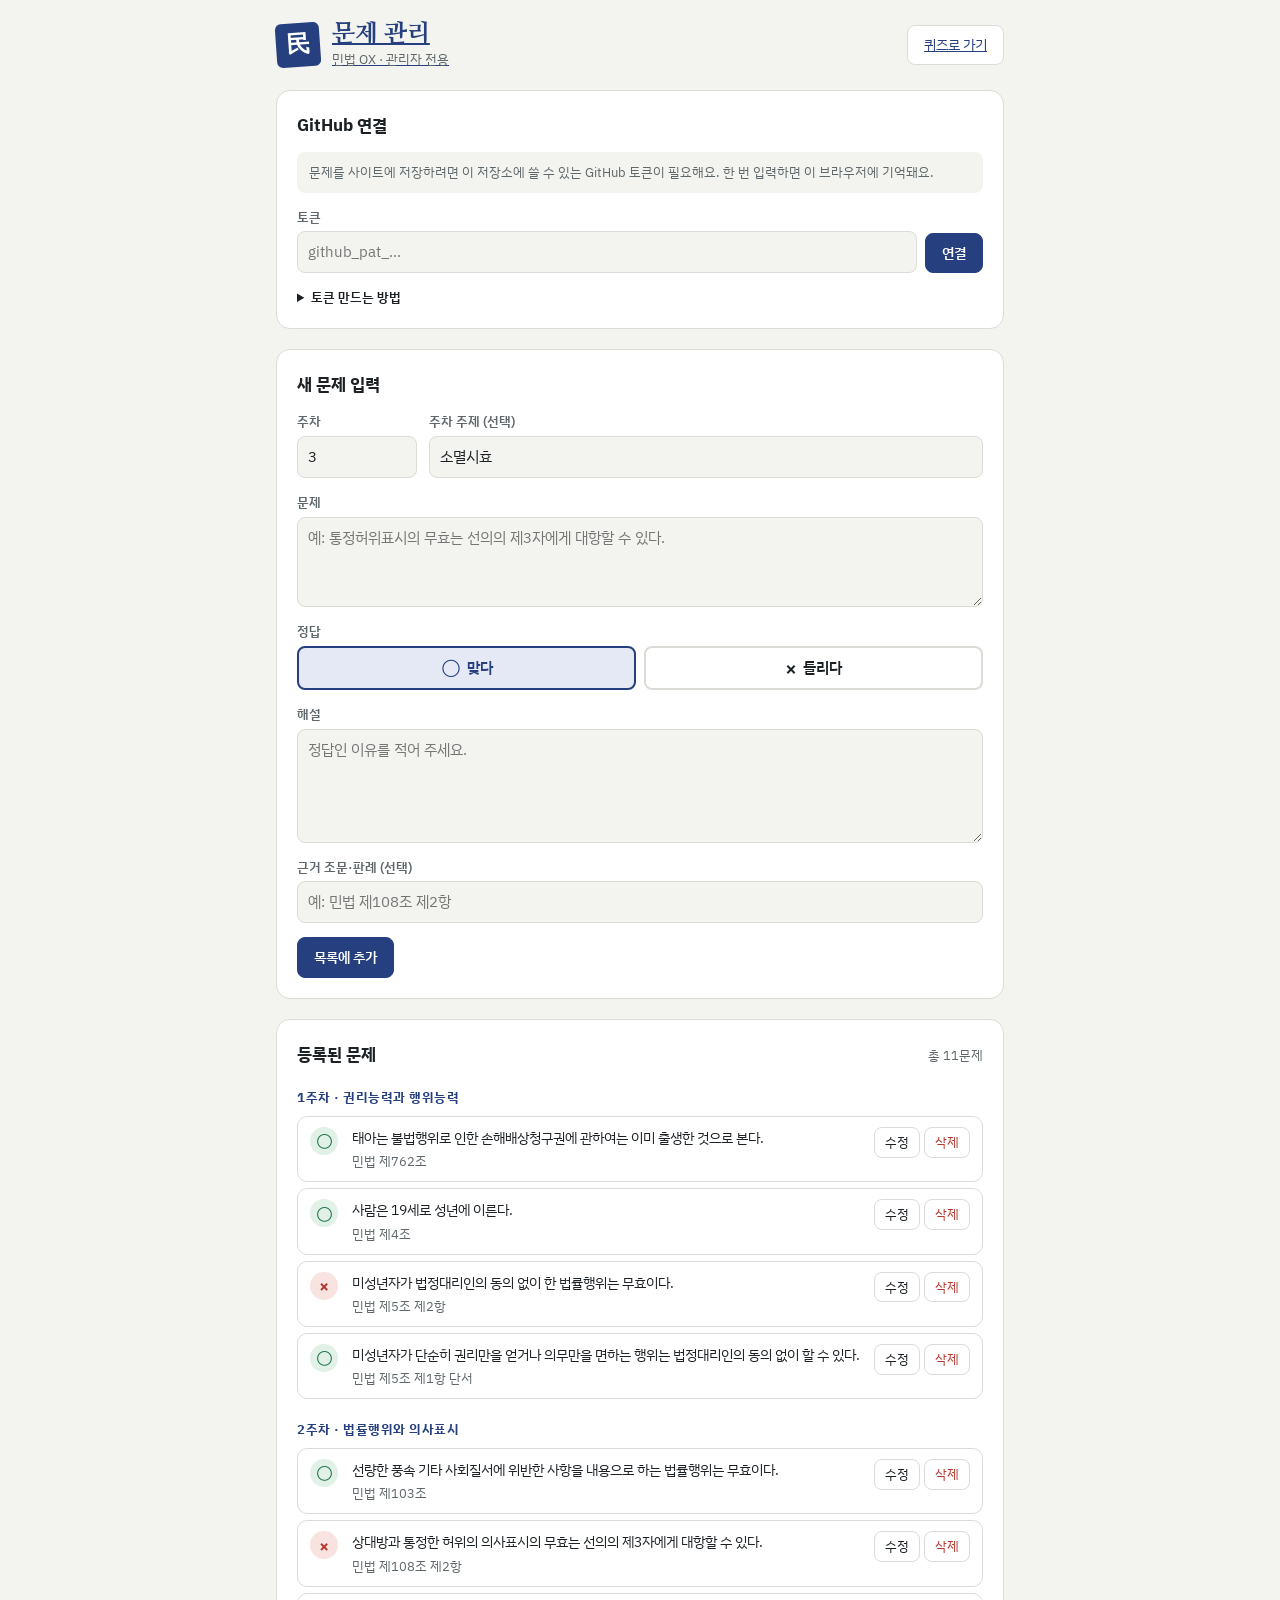
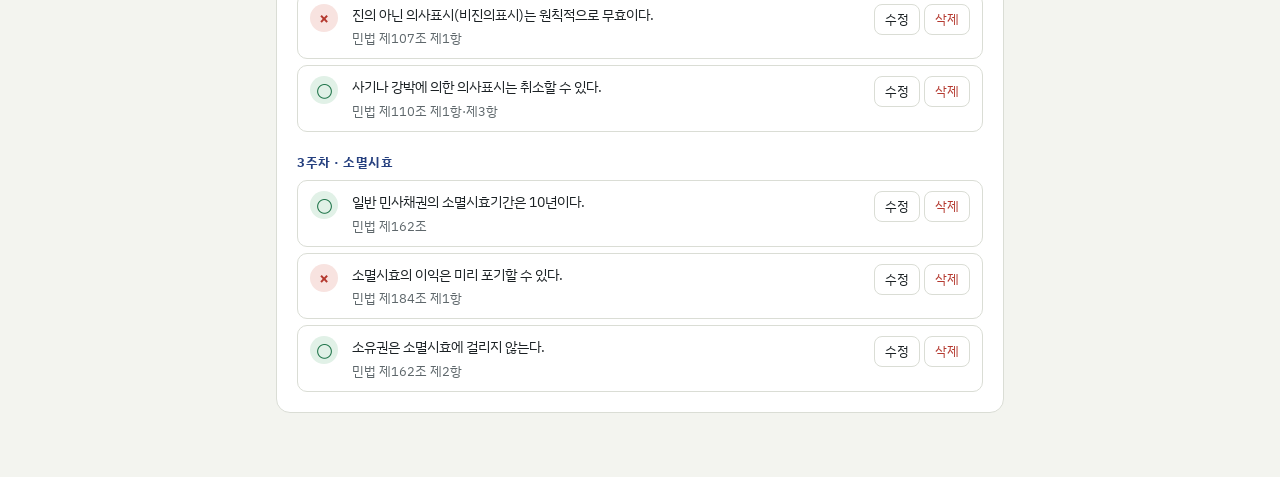
==== docs/admin.html @ e81a1a9b "Move quiz to a GitHub Pages site under docs/ The quiz reads docs/questions.json; admin.html edits qu" ====
<!doctype html>
<html lang="ko">
<head>
<meta charset="utf-8">
<meta name="viewport" content="width=device-width,initial-scale=1,viewport-fit=cover">
<meta name="robots" content="noindex">
<title>문제 관리 · 민법 OX</title>
<link rel="icon" href="data:image/svg+xml,%3Csvg xmlns='http://www.w3.org/2000/svg' viewBox='0 0 64 64'%3E%3Crect width='64' height='64' rx='10' fill='%2326407F'/%3E%3Ctext x='32' y='45' font-size='38' text-anchor='middle' fill='white' font-family='serif' font-weight='700'%3E%E6%B0%91%3C/text%3E%3C/svg%3E">
<link rel="preconnect" href="https://fonts.googleapis.com">
<link rel="preconnect" href="https://fonts.gstatic.com" crossorigin>
<link rel="stylesheet" href="https://fonts.googleapis.com/css2?family=Nanum+Myeongjo:wght@700;800&family=IBM+Plex+Sans+KR:wght@400;500;600;700&display=swap">
<link rel="stylesheet" href="style.css">
</head>
<body>
<div id="root">
<header class="top">
  <a class="brand" href="./">
    <div class="seal" aria-hidden="true">民</div>
    <div><h1>문제 관리</h1><p>민법 OX · 관리자 전용</p></div>
  </a>
  <a class="btn" href="./">퀴즈로 가기</a>
</header>

<section class="panel" id="authPanel">
  <h2>GitHub 연결</h2>
  <p class="note" id="authNote">문제를 사이트에 저장하려면 이 저장소에 쓸 수 있는 GitHub 토큰이 필요해요. 한 번 입력하면 이 브라우저에 기억돼요.</p>
  <div class="formbtns" id="authForm">
    <label class="field" style="flex:1;min-width:220px">토큰<input id="token" type="password" autocomplete="off" placeholder="github_pat_…"></label>
    <button type="button" class="btn primary" id="connect" style="align-self:flex-end">연결</button>
  </div>
  <div class="formbtns" id="authDone" hidden>
    <span class="status ok" id="authStatus" style="flex:1"></span>
    <button type="button" class="btn ghost" id="disconnect">연결 해제</button>
  </div>
  <details class="help">
    <summary>토큰 만드는 방법</summary>
    <ol>
      <li><a href="https://github.com/settings/personal-access-tokens/new" target="_blank" rel="noopener">GitHub 토큰 만들기 페이지</a>를 열어요.</li>
      <li>Token name에 아무 이름(예: 민법 OX)을 적고, Expiration(만료일)을 정해요.</li>
      <li>Repository access에서 <b>Only select repositories</b> → <b>-OX-</b> 저장소를 골라요.</li>
      <li>Permissions → Repository permissions → <b>Contents</b>를 <b>Read and write</b>로 바꿔요.</li>
      <li>Generate token을 누르고 나온 토큰을 복사해 위 칸에 붙여 넣어요.</li>
    </ol>
  </details>
</section>

<form class="panel" id="qform" novalidate>
  <h2 id="formTitle">새 문제 입력</h2>
  <div class="row2">
    <label class="field">주차<input id="fWeek" type="number" min="1" max="99" inputmode="numeric" required></label>
    <label class="field">주차 주제 (선택)<input id="fWeekTitle" type="text" placeholder="예: 법률행위와 의사표시"></label>
  </div>
  <label class="field">문제<textarea id="fText" rows="3" required placeholder="예: 통정허위표시의 무효는 선의의 제3자에게 대항할 수 있다."></textarea></label>
  <fieldset class="ans">
    <legend>정답</legend>
    <label><input type="radio" name="ans" value="O" id="fAnsO" checked><span class="g">○</span> 맞다</label>
    <label><input type="radio" name="ans" value="X" id="fAnsX"><span class="g">×</span> 틀리다</label>
  </fieldset>
  <label class="field">해설<textarea id="fExpl" rows="4" required placeholder="정답인 이유를 적어 주세요."></textarea></label>
  <label class="field">근거 조문·판례 (선택)<input id="fBasis" type="text" placeholder="예: 민법 제108조 제2항"></label>
  <p class="msg err" id="formErr" hidden></p>
  <div class="formbtns">
    <button type="submit" class="btn primary" id="fSubmit">목록에 추가</button>
    <button type="button" class="btn" id="fCancel" hidden>수정 취소</button>
  </div>
</form>

<div class="panel">
  <div class="listhead"><h2>등록된 문제</h2><span id="count"></span></div>
  <div id="qlist" style="display:flex;flex-direction:column;gap:14px"><p class="hint">불러오는 중…</p></div>
</div>

<p class="msg" id="pubMsg" hidden></p>
<div class="savebar" id="savebar" hidden>
  <span id="dirtyMsg">저장하지 않은 변경이 있어요.</span>
  <button type="button" class="btn ghost" id="discard">되돌리기</button>
  <button type="button" class="btn primary" id="publish">사이트에 저장</button>
</div>
</div>
<script src="admin.js"></script>
</body>
</html>
---- docs/style.css ----
:root{
  --bg:#F3F4EF;--surface:#FFFFFF;--ink:#1B2124;--muted:#5E676B;--line:#DADDD5;
  --accent:#26407F;--accent-ink:#FFFFFF;--accent-soft:#E4E9F5;
  --good:#1D7348;--good-soft:#E1F1E7;--bad:#B4382E;--bad-soft:#F8E3E0;
  --serif:"Nanum Myeongjo","AppleMyungjo","Batang",serif;
  --sans:"IBM Plex Sans KR","Apple SD Gothic Neo","Malgun Gothic",system-ui,sans-serif;
  --r:10px;
}
@media (prefers-color-scheme:dark){
  :root:not([data-theme="light"]){
    color-scheme:dark;
    --bg:#121517;--surface:#1A1F22;--ink:#E8EAE6;--muted:#9AA3A6;--line:#2C3337;
    --accent:#8FA8EC;--accent-ink:#0F1522;--accent-soft:#1F2A45;
    --good:#5BC48A;--good-soft:#15301F;--bad:#EE8177;--bad-soft:#3A1C19;
  }
}
:root[data-theme="dark"]{
  color-scheme:dark;
  --bg:#121517;--surface:#1A1F22;--ink:#E8EAE6;--muted:#9AA3A6;--line:#2C3337;
  --accent:#8FA8EC;--accent-ink:#0F1522;--accent-soft:#1F2A45;
  --good:#5BC48A;--good-soft:#15301F;--bad:#EE8177;--bad-soft:#3A1C19;
}
*{box-sizing:border-box}
body{background:var(--bg);color:var(--ink);font-family:var(--sans);font-size:15px;line-height:1.6}
#root{max-width:760px;margin:0 auto;padding-inline:16px;padding-block:20px 64px;display:flex;flex-direction:column;gap:20px}
button{font:inherit;color:inherit;cursor:pointer}
button:focus-visible,input:focus-visible,textarea:focus-visible{outline:2px solid var(--accent);outline-offset:2px}

.top{display:flex;align-items:center;justify-content:space-between;gap:12px;flex-wrap:wrap}
.brand{display:flex;align-items:center;gap:12px}
.seal{width:44px;height:44px;display:grid;place-items:center;background:var(--accent);color:var(--accent-ink);font-family:var(--serif);font-weight:800;font-size:24px;border-radius:6px;transform:rotate(-4deg)}
.brand h1{margin:0;font-family:var(--serif);font-size:24px;font-weight:800;letter-spacing:-.01em;line-height:1.2}
.brand p{margin:0;color:var(--muted);font-size:13px}
.modes{display:flex;gap:4px;background:var(--surface);border:1px solid var(--line);border-radius:999px;padding:3px}
.modes button{border:0;background:none;padding:6px 14px;border-radius:999px;font-size:14px;color:var(--muted)}
.modes button.on{background:var(--ink);color:var(--bg);font-weight:600}

.weeks{display:flex;gap:8px;overflow-x:auto;padding-bottom:4px;scrollbar-width:thin}
.wk{flex:0 0 auto;border:1px solid var(--line);background:var(--surface);border-radius:8px;padding:6px 12px;display:flex;flex-direction:column;align-items:flex-start;line-height:1.3}
.wk b{font-size:14px}
.wk small{font-size:11.5px;color:var(--muted);font-variant-numeric:tabular-nums}
.wk.on{border-color:var(--accent);background:var(--accent-soft)}
.wk.on b{color:var(--accent)}

.weekhead{display:flex;align-items:baseline;justify-content:space-between;gap:12px;flex-wrap:wrap}
.weekhead h2{margin:0;font-family:var(--serif);font-size:20px;font-weight:800;text-wrap:balance}
.score{font-size:13px;color:var(--muted);font-variant-numeric:tabular-nums}
.score b{color:var(--ink)}

.dots{display:flex;gap:6px;flex-wrap:wrap}
.dot{width:28px;height:28px;border-radius:50%;border:1px solid var(--line);background:var(--surface);font-size:12px;font-variant-numeric:tabular-nums;color:var(--muted);padding:0}
.dot.right{background:var(--good-soft);border-color:var(--good);color:var(--good);font-weight:700}
.dot.wrong{background:var(--bad-soft);border-color:var(--bad);color:var(--bad);font-weight:700}
.dot.cur{box-shadow:0 0 0 2px var(--bg),0 0 0 4px var(--ink)}

.card{background:var(--surface);border:1px solid var(--line);border-radius:14px;padding:24px;display:flex;flex-direction:column;gap:20px}
.qmeta{font-size:12.5px;letter-spacing:.06em;color:var(--muted);font-weight:600}
.qtext{margin:0;font-family:var(--serif);font-size:21px;font-weight:700;line-height:1.65;word-break:keep-all;overflow-wrap:anywhere}
.ox{display:grid;grid-template-columns:1fr 1fr;gap:12px}
.oxbtn{border:2px solid var(--line);background:var(--bg);border-radius:12px;padding:14px 0 10px;display:flex;flex-direction:column;align-items:center;gap:2px;transition:border-color .15s,background .15s,transform .1s}
.oxbtn .g{font-size:52px;line-height:1;font-weight:400}
.oxbtn .l{font-size:13px;color:var(--muted)}
.oxbtn:hover:not(:disabled){border-color:var(--accent)}
.oxbtn:active:not(:disabled){transform:scale(.98)}
.oxbtn:disabled{cursor:default}
.oxbtn.dim{opacity:.45}
.oxbtn.answer{border-color:var(--good);background:var(--good-soft);opacity:1}
.oxbtn.answer .g{color:var(--good)}
.oxbtn.miss{border-color:var(--bad);background:var(--bad-soft);opacity:1}
.oxbtn.miss .g{color:var(--bad)}

.result{border-top:1px dashed var(--line);padding-top:18px;display:flex;flex-direction:column;gap:12px}
.verdict{display:flex;align-items:center;gap:10px;font-weight:700;font-size:18px}
.verdict .chip{font-size:12px;font-weight:700;letter-spacing:.04em;padding:3px 10px;border-radius:999px}
.verdict.good{color:var(--good)}.verdict.good .chip{background:var(--good);color:var(--surface)}
.verdict.bad{color:var(--bad)}.verdict.bad .chip{background:var(--bad);color:var(--surface)}
.expl h3{margin:0 0 4px;font-size:12.5px;letter-spacing:.06em;color:var(--muted)}
.expl p{margin:0;white-space:pre-wrap;word-break:keep-all;overflow-wrap:anywhere}
.basis{margin-top:8px!important;display:inline-block;font-size:13px;color:var(--accent);background:var(--accent-soft);padding:2px 10px;border-radius:6px}

.nav{display:flex;gap:8px;justify-content:space-between;flex-wrap:wrap}
.btn{border:1px solid var(--line);background:var(--surface);border-radius:8px;padding:8px 16px;font-size:14px}
.btn:disabled{opacity:.4;cursor:default}
.btn.primary{background:var(--accent);border-color:var(--accent);color:var(--accent-ink);font-weight:600}
.btn.ghost{border-color:transparent;background:none;color:var(--muted)}
.btn.danger{color:var(--bad)}
.btn.danger.armed{background:var(--bad);border-color:var(--bad);color:var(--surface)}
.empty{background:var(--surface);border:1px dashed var(--line);border-radius:14px;padding:32px 20px;text-align:center;color:var(--muted);margin:0}
.hint{font-size:12.5px;color:var(--muted);margin:0}
.hint kbd{font-family:var(--sans);border:1px solid var(--line);border-bottom-width:2px;border-radius:4px;padding:0 5px;font-size:11.5px;background:var(--surface)}

/* admin */
.panel{background:var(--surface);border:1px solid var(--line);border-radius:14px;padding:20px;display:flex;flex-direction:column;gap:14px}
.panel h2{margin:0;font-size:17px;font-weight:700}
.note{margin:0;font-size:13px;color:var(--muted);background:var(--bg);border-radius:8px;padding:10px 12px}
.field{display:flex;flex-direction:column;gap:4px;font-size:13px;font-weight:600;color:var(--muted)}
.field input,.field textarea{font:inherit;font-size:15px;font-weight:400;color:var(--ink);background:var(--bg);border:1px solid var(--line);border-radius:8px;padding:8px 10px;width:100%;resize:vertical}
.row2{display:grid;grid-template-columns:120px 1fr;gap:12px}
.ans{display:flex;gap:8px;border:0;padding:0;margin:0}
.ans legend{font-size:13px;font-weight:600;color:var(--muted);padding:0;margin-bottom:4px}
.ans label{flex:1;display:flex;align-items:center;justify-content:center;gap:6px;border:2px solid var(--line);border-radius:8px;padding:8px;font-weight:600;cursor:pointer}
.ans label:has(input:checked){border-color:var(--accent);background:var(--accent-soft);color:var(--accent)}
.ans input{position:absolute;opacity:0;pointer-events:none}
.ans .g{font-size:20px;line-height:1}
.formbtns{display:flex;gap:8px;flex-wrap:wrap}
.listhead{display:flex;justify-content:space-between;align-items:baseline}
.listhead span{font-size:13px;color:var(--muted);font-variant-numeric:tabular-nums}
.group{display:flex;flex-direction:column;gap:6px}
.group h3{margin:6px 0 2px;font-size:13px;letter-spacing:.04em;color:var(--accent)}
.item{display:grid;grid-template-columns:32px 1fr auto;gap:10px;align-items:start;border:1px solid var(--line);border-radius:10px;padding:10px 12px}
.item.editing{border-color:var(--accent);background:var(--accent-soft)}
.item .a{width:28px;height:28px;border-radius:50%;display:grid;place-items:center;font-size:17px;font-weight:700}
.item .a.O{background:var(--good-soft);color:var(--good)}
.item .a.X{background:var(--bad-soft);color:var(--bad)}
.item .t{font-size:14px;word-break:keep-all;overflow-wrap:anywhere}
.item .t small{display:block;color:var(--muted);font-size:12.5px;margin-top:2px}
.item .acts{display:flex;gap:4px}
.item .acts .btn{padding:4px 10px;font-size:13px}
.savebar{position:sticky;bottom:calc(12px + env(safe-area-inset-bottom,0px));display:flex;align-items:center;gap:8px;flex-wrap:wrap;background:var(--ink);color:var(--bg);border-radius:12px;padding:10px 12px 10px 16px}
.savebar span{flex:1;min-width:160px;font-size:14px}
.savebar .btn.ghost{color:var(--bg);opacity:.8}
.msg{font-size:13.5px;border-radius:8px;padding:10px 12px;margin:0;background:var(--accent-soft);color:var(--ink)}
.msg.err{background:var(--bad-soft)}
@media (max-width:520px){
  .card{padding:18px}
  .qtext{font-size:18.5px}
  .row2{grid-template-columns:1fr}
  .item{grid-template-columns:28px 1fr}
  .item .acts{grid-column:2}
}
@media (prefers-reduced-motion:reduce){*{transition:none!important}}

/* standalone site */
html{-webkit-text-size-adjust:100%}
body{margin:0}
[hidden]{display:none!important}
img{max-width:100%}
a{color:var(--accent)}
.brand a{color:inherit;text-decoration:none}
.foot{font-size:12.5px;color:var(--muted);text-align:center;margin:0}
.foot a{color:var(--muted)}
.status{font-size:13px;color:var(--muted)}
.status.ok{color:var(--good)}
.status.err{color:var(--bad)}
details.help{font-size:13px;color:var(--muted)}
details.help summary{cursor:pointer;font-weight:600;color:var(--ink)}
details.help ol{margin:8px 0 0;padding-left:20px;display:flex;flex-direction:column;gap:4px}
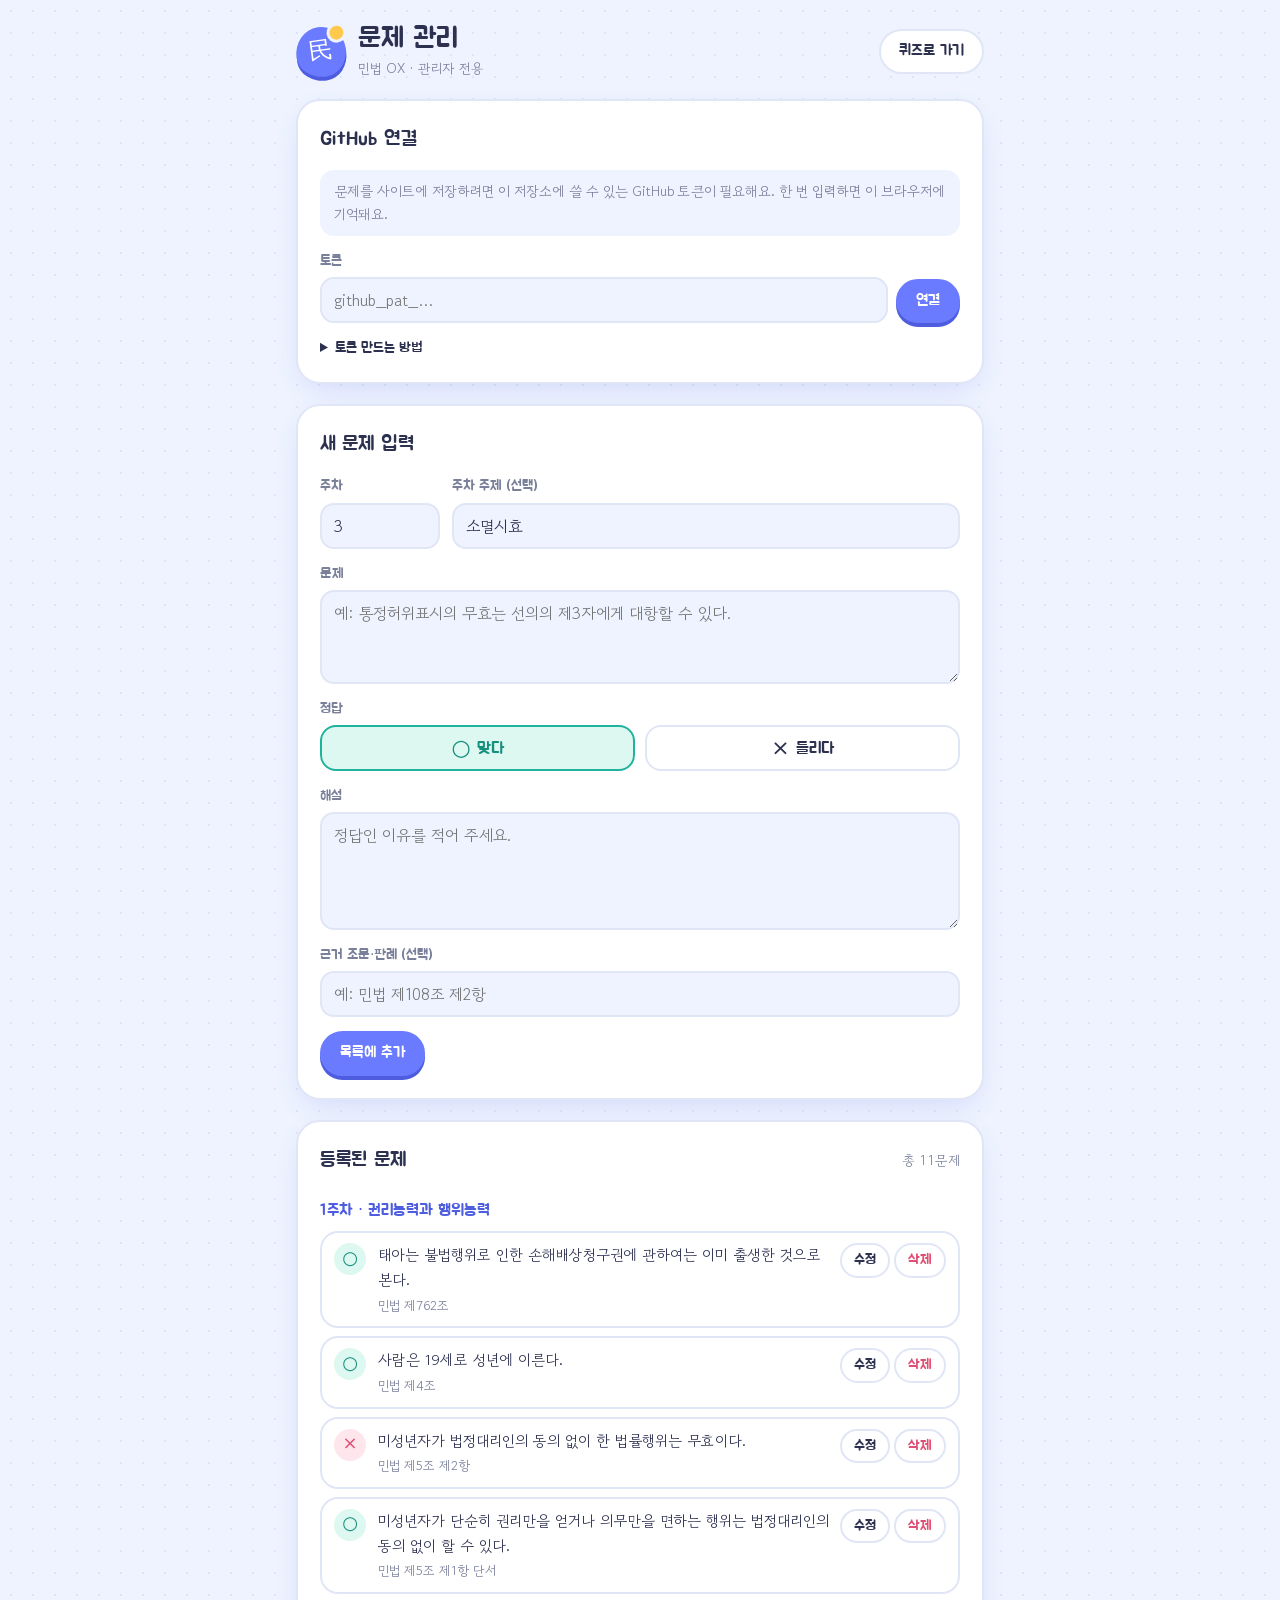
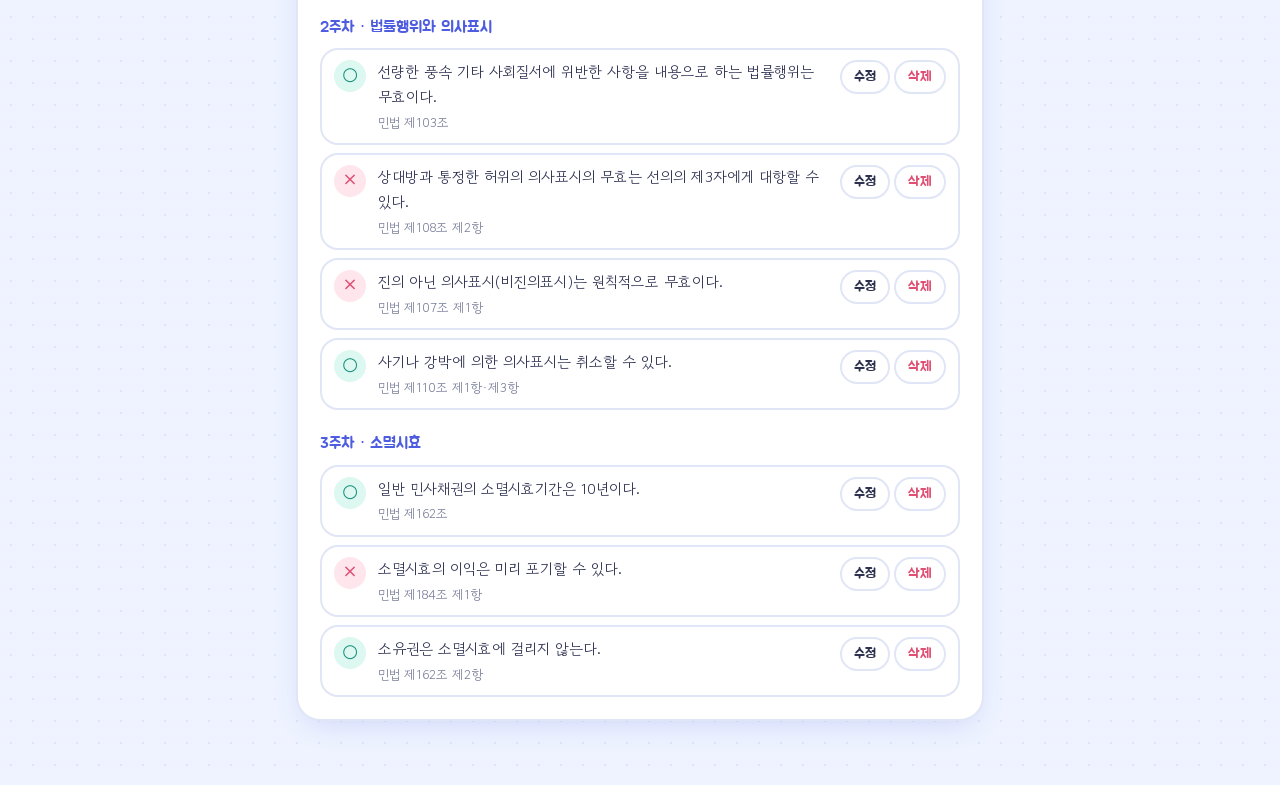
==== commit f280cca5: "Use the new fonts on the admin page and friendlier result text Co-Authored-By: Claude Opus 5.5 <nore" ====
--- a/docs/admin.html
+++ b/docs/admin.html
@@ -8,7 +8,7 @@
 <link rel="icon" href="data:image/svg+xml,%3Csvg xmlns='http://www.w3.org/2000/svg' viewBox='0 0 64 64'%3E%3Crect width='64' height='64' rx='10' fill='%2326407F'/%3E%3Ctext x='32' y='45' font-size='38' text-anchor='middle' fill='white' font-family='serif' font-weight='700'%3E%E6%B0%91%3C/text%3E%3C/svg%3E">
 <link rel="preconnect" href="https://fonts.googleapis.com">
 <link rel="preconnect" href="https://fonts.gstatic.com" crossorigin>
-<link rel="stylesheet" href="https://fonts.googleapis.com/css2?family=Nanum+Myeongjo:wght@700;800&family=IBM+Plex+Sans+KR:wght@400;500;600;700&display=swap">
+<link rel="stylesheet" href="https://fonts.googleapis.com/css2?family=Jua&family=Gowun+Dodum&display=swap">
 <link rel="stylesheet" href="style.css">
 </head>
 <body>
--- a/docs/style.css
+++ b/docs/style.css
@@ -1,147 +1,214 @@
 :root{
-  --bg:#F3F4EF;--surface:#FFFFFF;--ink:#1B2124;--muted:#5E676B;--line:#DADDD5;
-  --accent:#26407F;--accent-ink:#FFFFFF;--accent-soft:#E4E9F5;
-  --good:#1D7348;--good-soft:#E1F1E7;--bad:#B4382E;--bad-soft:#F8E3E0;
-  --serif:"Nanum Myeongjo","AppleMyungjo","Batang",serif;
-  --sans:"IBM Plex Sans KR","Apple SD Gothic Neo","Malgun Gothic",system-ui,sans-serif;
-  --r:10px;
+  --bg:#EEF3FF;--bg-dot:#DCE4FB;--surface:#FFFFFF;--ink:#2D3150;--muted:#7A7F9A;--line:#E1E6F6;
+  --accent:#6B7BFF;--accent-deep:#4E5DE0;--accent-ink:#FFFFFF;--accent-soft:#ECEEFF;
+  --good:#1FB39B;--good-deep:#15907C;--good-soft:#DDF7F1;
+  --bad:#FF6F91;--bad-deep:#E04F73;--bad-soft:#FFE6EC;
+  --sun:#FFC94D;
+  --display:"Jua","Apple SD Gothic Neo","Malgun Gothic",system-ui,sans-serif;
+  --sans:"Gowun Dodum","Apple SD Gothic Neo","Malgun Gothic",system-ui,sans-serif;
+  --shadow:0 10px 30px -12px rgba(78,93,224,.25);
 }
 @media (prefers-color-scheme:dark){
   :root:not([data-theme="light"]){
     color-scheme:dark;
-    --bg:#121517;--surface:#1A1F22;--ink:#E8EAE6;--muted:#9AA3A6;--line:#2C3337;
-    --accent:#8FA8EC;--accent-ink:#0F1522;--accent-soft:#1F2A45;
-    --good:#5BC48A;--good-soft:#15301F;--bad:#EE8177;--bad-soft:#3A1C19;
+    --bg:#171A2B;--bg-dot:#23284A;--surface:#22263A;--ink:#EEF0FF;--muted:#A3A8C6;--line:#343A5C;
+    --accent:#9AA5FF;--accent-deep:#7380F0;--accent-ink:#171A2B;--accent-soft:#2B3060;
+    --good:#4FD9BF;--good-deep:#2FAF98;--good-soft:#173B37;
+    --bad:#FF8FAA;--bad-deep:#E06A88;--bad-soft:#43202C;
+    --shadow:0 10px 30px -12px rgba(0,0,0,.6);
   }
 }
 :root[data-theme="dark"]{
   color-scheme:dark;
-  --bg:#121517;--surface:#1A1F22;--ink:#E8EAE6;--muted:#9AA3A6;--line:#2C3337;
-  --accent:#8FA8EC;--accent-ink:#0F1522;--accent-soft:#1F2A45;
-  --good:#5BC48A;--good-soft:#15301F;--bad:#EE8177;--bad-soft:#3A1C19;
+  --bg:#171A2B;--bg-dot:#23284A;--surface:#22263A;--ink:#EEF0FF;--muted:#A3A8C6;--line:#343A5C;
+  --accent:#9AA5FF;--accent-deep:#7380F0;--accent-ink:#171A2B;--accent-soft:#2B3060;
+  --good:#4FD9BF;--good-deep:#2FAF98;--good-soft:#173B37;
+  --bad:#FF8FAA;--bad-deep:#E06A88;--bad-soft:#43202C;
+  --shadow:0 10px 30px -12px rgba(0,0,0,.6);
 }
 *{box-sizing:border-box}
-body{background:var(--bg);color:var(--ink);font-family:var(--sans);font-size:15px;line-height:1.6}
-#root{max-width:760px;margin:0 auto;padding-inline:16px;padding-block:20px 64px;display:flex;flex-direction:column;gap:20px}
+html{-webkit-text-size-adjust:100%}
+body{
+  margin:0;color:var(--ink);font-family:var(--sans);font-size:16px;line-height:1.65;
+  background-color:var(--bg);
+  background-image:radial-gradient(var(--bg-dot) 1.5px,transparent 1.5px);
+  background-size:22px 22px;
+}
+[hidden]{display:none!important}
+img{max-width:100%}
+a{color:var(--accent-deep)}
+#root{max-width:720px;margin:0 auto;padding-inline:16px;padding-block:24px 64px;display:flex;flex-direction:column;gap:20px}
 button{font:inherit;color:inherit;cursor:pointer}
-button:focus-visible,input:focus-visible,textarea:focus-visible{outline:2px solid var(--accent);outline-offset:2px}
-
+button:focus-visible,input:focus-visible,textarea:focus-visible,a:focus-visible{outline:3px solid var(--accent);outline-offset:2px}
+
+/* header */
 .top{display:flex;align-items:center;justify-content:space-between;gap:12px;flex-wrap:wrap}
-.brand{display:flex;align-items:center;gap:12px}
-.seal{width:44px;height:44px;display:grid;place-items:center;background:var(--accent);color:var(--accent-ink);font-family:var(--serif);font-weight:800;font-size:24px;border-radius:6px;transform:rotate(-4deg)}
-.brand h1{margin:0;font-family:var(--serif);font-size:24px;font-weight:800;letter-spacing:-.01em;line-height:1.2}
-.brand p{margin:0;color:var(--muted);font-size:13px}
-.modes{display:flex;gap:4px;background:var(--surface);border:1px solid var(--line);border-radius:999px;padding:3px}
-.modes button{border:0;background:none;padding:6px 14px;border-radius:999px;font-size:14px;color:var(--muted)}
-.modes button.on{background:var(--ink);color:var(--bg);font-weight:600}
-
-.weeks{display:flex;gap:8px;overflow-x:auto;padding-bottom:4px;scrollbar-width:thin}
-.wk{flex:0 0 auto;border:1px solid var(--line);background:var(--surface);border-radius:8px;padding:6px 12px;display:flex;flex-direction:column;align-items:flex-start;line-height:1.3}
-.wk b{font-size:14px}
-.wk small{font-size:11.5px;color:var(--muted);font-variant-numeric:tabular-nums}
-.wk.on{border-color:var(--accent);background:var(--accent-soft)}
-.wk.on b{color:var(--accent)}
-
-.weekhead{display:flex;align-items:baseline;justify-content:space-between;gap:12px;flex-wrap:wrap}
-.weekhead h2{margin:0;font-family:var(--serif);font-size:20px;font-weight:800;text-wrap:balance}
-.score{font-size:13px;color:var(--muted);font-variant-numeric:tabular-nums}
-.score b{color:var(--ink)}
-
+.brand{display:flex;align-items:center;gap:12px;color:inherit;text-decoration:none}
+.seal{
+  width:50px;height:50px;display:grid;place-items:center;flex:0 0 auto;
+  background:var(--accent);color:var(--accent-ink);font-family:var(--display);font-size:24px;
+  border-radius:50% 50% 46% 54% / 55% 48% 52% 45%;
+  box-shadow:0 4px 0 var(--accent-deep);transform:rotate(-8deg);
+  position:relative;
+}
+.seal::after{content:"";position:absolute;right:-3px;top:-2px;width:14px;height:14px;border-radius:50%;background:var(--sun);border:3px solid var(--bg)}
+.brand:hover .seal{animation:wobble .6s ease}
+.brand h1{margin:0;font-family:var(--display);font-size:28px;font-weight:400;line-height:1.1;letter-spacing:.01em}
+.brand h1 .o{color:var(--good)}
+.brand h1 .x{color:var(--bad)}
+.brand p{margin:2px 0 0;color:var(--muted);font-size:13.5px}
+
+/* weeks */
+.weeks{display:flex;gap:8px;overflow-x:auto;padding:4px 2px 8px;scrollbar-width:thin}
+.wk{
+  flex:0 0 auto;border:2px solid var(--line);background:var(--surface);border-radius:16px;
+  padding:6px 14px;display:flex;flex-direction:column;align-items:center;line-height:1.3;
+  transition:transform .15s,border-color .15s;
+}
+.wk:hover{transform:translateY(-2px)}
+.wk b{font-family:var(--display);font-weight:400;font-size:16px}
+.wk small{font-size:12px;color:var(--muted);font-variant-numeric:tabular-nums}
+.wk.on{border-color:var(--accent);background:var(--accent);color:var(--accent-ink);box-shadow:0 4px 0 var(--accent-deep)}
+.wk.on small{color:inherit;opacity:.85}
+
+.weekhead{display:flex;align-items:center;justify-content:space-between;gap:10px;flex-wrap:wrap}
+.weekhead h2{margin:0;font-family:var(--display);font-weight:400;font-size:23px;text-wrap:balance}
+.score{font-size:13.5px;color:var(--muted);font-variant-numeric:tabular-nums;background:var(--surface);border:2px solid var(--line);border-radius:999px;padding:3px 12px}
+.score b{color:var(--good-deep)}
+
+/* progress dots */
 .dots{display:flex;gap:6px;flex-wrap:wrap}
-.dot{width:28px;height:28px;border-radius:50%;border:1px solid var(--line);background:var(--surface);font-size:12px;font-variant-numeric:tabular-nums;color:var(--muted);padding:0}
-.dot.right{background:var(--good-soft);border-color:var(--good);color:var(--good);font-weight:700}
-.dot.wrong{background:var(--bad-soft);border-color:var(--bad);color:var(--bad);font-weight:700}
-.dot.cur{box-shadow:0 0 0 2px var(--bg),0 0 0 4px var(--ink)}
-
-.card{background:var(--surface);border:1px solid var(--line);border-radius:14px;padding:24px;display:flex;flex-direction:column;gap:20px}
-.qmeta{font-size:12.5px;letter-spacing:.06em;color:var(--muted);font-weight:600}
-.qtext{margin:0;font-family:var(--serif);font-size:21px;font-weight:700;line-height:1.65;word-break:keep-all;overflow-wrap:anywhere}
-.ox{display:grid;grid-template-columns:1fr 1fr;gap:12px}
-.oxbtn{border:2px solid var(--line);background:var(--bg);border-radius:12px;padding:14px 0 10px;display:flex;flex-direction:column;align-items:center;gap:2px;transition:border-color .15s,background .15s,transform .1s}
-.oxbtn .g{font-size:52px;line-height:1;font-weight:400}
-.oxbtn .l{font-size:13px;color:var(--muted)}
-.oxbtn:hover:not(:disabled){border-color:var(--accent)}
-.oxbtn:active:not(:disabled){transform:scale(.98)}
+.dot{
+  width:32px;height:32px;border-radius:12px;border:2px solid var(--line);background:var(--surface);
+  font-family:var(--display);font-size:14px;color:var(--muted);padding:0;font-variant-numeric:tabular-nums;
+  transition:transform .15s;
+}
+.dot:hover{transform:translateY(-2px)}
+.dot.right{background:var(--good);border-color:var(--good);color:var(--surface)}
+.dot.wrong{background:var(--bad);border-color:var(--bad);color:var(--surface)}
+.dot.cur{border-color:var(--ink);transform:scale(1.1)}
+
+/* question card */
+.card{
+  background:var(--surface);border:2px solid var(--line);border-radius:28px;padding:26px;
+  display:flex;flex-direction:column;gap:22px;box-shadow:var(--shadow);
+}
+.qmeta{
+  align-self:flex-start;font-family:var(--display);font-size:14px;color:var(--accent-deep);
+  background:var(--accent-soft);border-radius:999px;padding:3px 14px;
+}
+.qtext{margin:0;font-size:21px;font-weight:700;line-height:1.7;word-break:keep-all;overflow-wrap:anywhere}
+
+.ox{display:grid;grid-template-columns:1fr 1fr;gap:14px}
+.oxbtn{
+  border:0;border-radius:24px;padding:16px 0 12px;display:flex;flex-direction:column;align-items:center;gap:2px;
+  transition:transform .12s,box-shadow .12s,opacity .2s,filter .2s;
+}
+#btnO{background:var(--good-soft);color:var(--good-deep);box-shadow:0 6px 0 var(--good)}
+#btnX{background:var(--bad-soft);color:var(--bad-deep);box-shadow:0 6px 0 var(--bad)}
+.oxbtn .g{font-family:var(--display);font-size:60px;line-height:1}
+.oxbtn .l{font-family:var(--display);font-size:15px}
+.oxbtn:hover:not(:disabled){transform:translateY(-3px)}
+#btnO:hover:not(:disabled){box-shadow:0 9px 0 var(--good)}
+#btnX:hover:not(:disabled){box-shadow:0 9px 0 var(--bad)}
+.oxbtn:active:not(:disabled){transform:translateY(5px)!important;box-shadow:0 1px 0 var(--line)!important}
 .oxbtn:disabled{cursor:default}
-.oxbtn.dim{opacity:.45}
-.oxbtn.answer{border-color:var(--good);background:var(--good-soft);opacity:1}
-.oxbtn.answer .g{color:var(--good)}
-.oxbtn.miss{border-color:var(--bad);background:var(--bad-soft);opacity:1}
-.oxbtn.miss .g{color:var(--bad)}
-
-.result{border-top:1px dashed var(--line);padding-top:18px;display:flex;flex-direction:column;gap:12px}
-.verdict{display:flex;align-items:center;gap:10px;font-weight:700;font-size:18px}
-.verdict .chip{font-size:12px;font-weight:700;letter-spacing:.04em;padding:3px 10px;border-radius:999px}
-.verdict.good{color:var(--good)}.verdict.good .chip{background:var(--good);color:var(--surface)}
-.verdict.bad{color:var(--bad)}.verdict.bad .chip{background:var(--bad);color:var(--surface)}
-.expl h3{margin:0 0 4px;font-size:12.5px;letter-spacing:.06em;color:var(--muted)}
+.oxbtn.dim{opacity:.35;filter:grayscale(.6)}
+#btnO.answer,#btnX.answer{background:var(--good);color:var(--surface);box-shadow:0 6px 0 var(--good-deep);animation:pop .45s cubic-bezier(.3,1.6,.5,1)}
+#btnO.miss,#btnX.miss{background:var(--bad);color:var(--surface);box-shadow:0 6px 0 var(--bad-deep);animation:shake .4s}
+
+/* result */
+.result{border-top:2px dashed var(--line);padding-top:18px;display:flex;flex-direction:column;gap:14px;animation:rise .3s ease-out}
+.verdict{display:flex;align-items:center;gap:10px;flex-wrap:wrap;font-family:var(--display);font-size:21px}
+.verdict .chip{font-size:14px;padding:3px 12px;border-radius:999px;color:var(--surface)}
+.verdict.good{color:var(--good-deep)}
+.verdict.good .chip{background:var(--good);animation:pop .45s cubic-bezier(.3,1.6,.5,1)}
+.verdict.bad{color:var(--bad-deep)}
+.verdict.bad .chip{background:var(--bad)}
+.expl{background:var(--bg);border-radius:18px;padding:14px 16px}
+.expl h3{margin:0 0 4px;font-family:var(--display);font-weight:400;font-size:15px;color:var(--accent-deep)}
 .expl p{margin:0;white-space:pre-wrap;word-break:keep-all;overflow-wrap:anywhere}
-.basis{margin-top:8px!important;display:inline-block;font-size:13px;color:var(--accent);background:var(--accent-soft);padding:2px 10px;border-radius:6px}
-
+.basis{margin-top:10px!important;display:inline-block;font-size:13.5px;font-weight:700;color:var(--accent-deep);background:var(--surface);border:2px solid var(--accent-soft);padding:2px 12px;border-radius:999px}
+
+/* buttons */
 .nav{display:flex;gap:8px;justify-content:space-between;flex-wrap:wrap}
-.btn{border:1px solid var(--line);background:var(--surface);border-radius:8px;padding:8px 16px;font-size:14px}
+.btn{
+  display:inline-flex;align-items:center;justify-content:center;
+  border:2px solid var(--line);background:var(--surface);border-radius:999px;padding:8px 18px;
+  font-family:var(--display);font-size:15px;text-decoration:none;color:var(--ink);
+  transition:transform .12s;
+}
+.btn:hover:not(:disabled){transform:translateY(-2px)}
 .btn:disabled{opacity:.4;cursor:default}
-.btn.primary{background:var(--accent);border-color:var(--accent);color:var(--accent-ink);font-weight:600}
+.btn.primary{background:var(--accent);border-color:var(--accent);color:var(--accent-ink);box-shadow:0 4px 0 var(--accent-deep)}
+.btn.primary:active:not(:disabled){transform:translateY(3px);box-shadow:0 1px 0 var(--accent-deep)}
 .btn.ghost{border-color:transparent;background:none;color:var(--muted)}
-.btn.danger{color:var(--bad)}
+.btn.danger{color:var(--bad-deep)}
 .btn.danger.armed{background:var(--bad);border-color:var(--bad);color:var(--surface)}
-.empty{background:var(--surface);border:1px dashed var(--line);border-radius:14px;padding:32px 20px;text-align:center;color:var(--muted);margin:0}
-.hint{font-size:12.5px;color:var(--muted);margin:0}
-.hint kbd{font-family:var(--sans);border:1px solid var(--line);border-bottom-width:2px;border-radius:4px;padding:0 5px;font-size:11.5px;background:var(--surface)}
+.empty{background:var(--surface);border:2px dashed var(--line);border-radius:28px;padding:36px 20px;text-align:center;color:var(--muted);margin:0;font-family:var(--display);font-size:17px}
+.hint{font-size:13px;color:var(--muted);margin:0;text-align:center}
+.hint kbd{font-family:var(--display);border:2px solid var(--line);border-bottom-width:3px;border-radius:6px;padding:0 6px;font-size:12px;background:var(--surface)}
 
 /* admin */
-.panel{background:var(--surface);border:1px solid var(--line);border-radius:14px;padding:20px;display:flex;flex-direction:column;gap:14px}
-.panel h2{margin:0;font-size:17px;font-weight:700}
-.note{margin:0;font-size:13px;color:var(--muted);background:var(--bg);border-radius:8px;padding:10px 12px}
-.field{display:flex;flex-direction:column;gap:4px;font-size:13px;font-weight:600;color:var(--muted)}
-.field input,.field textarea{font:inherit;font-size:15px;font-weight:400;color:var(--ink);background:var(--bg);border:1px solid var(--line);border-radius:8px;padding:8px 10px;width:100%;resize:vertical}
+.panel{background:var(--surface);border:2px solid var(--line);border-radius:24px;padding:22px;display:flex;flex-direction:column;gap:14px;box-shadow:var(--shadow)}
+.panel h2{margin:0;font-family:var(--display);font-weight:400;font-size:20px}
+.note{margin:0;font-size:14px;color:var(--muted);background:var(--bg);border-radius:14px;padding:10px 14px}
+.field{display:flex;flex-direction:column;gap:4px;font-family:var(--display);font-size:14px;color:var(--muted)}
+.field input,.field textarea{
+  font-family:var(--sans);font-size:16px;color:var(--ink);background:var(--bg);
+  border:2px solid var(--line);border-radius:14px;padding:9px 12px;width:100%;resize:vertical;
+  transition:border-color .15s;
+}
+.field input:focus,.field textarea:focus{border-color:var(--accent);outline:none}
 .row2{display:grid;grid-template-columns:120px 1fr;gap:12px}
-.ans{display:flex;gap:8px;border:0;padding:0;margin:0}
-.ans legend{font-size:13px;font-weight:600;color:var(--muted);padding:0;margin-bottom:4px}
-.ans label{flex:1;display:flex;align-items:center;justify-content:center;gap:6px;border:2px solid var(--line);border-radius:8px;padding:8px;font-weight:600;cursor:pointer}
-.ans label:has(input:checked){border-color:var(--accent);background:var(--accent-soft);color:var(--accent)}
+.ans{display:flex;gap:10px;border:0;padding:0;margin:0}
+.ans legend{font-family:var(--display);font-size:14px;color:var(--muted);padding:0;margin-bottom:4px}
+.ans label{flex:1;display:flex;align-items:center;justify-content:center;gap:6px;border:2px solid var(--line);border-radius:16px;padding:8px;font-family:var(--display);font-size:16px;cursor:pointer;position:relative}
+.ans label:has(#fAnsO:checked){border-color:var(--good);background:var(--good-soft);color:var(--good-deep)}
+.ans label:has(#fAnsX:checked){border-color:var(--bad);background:var(--bad-soft);color:var(--bad-deep)}
 .ans input{position:absolute;opacity:0;pointer-events:none}
-.ans .g{font-size:20px;line-height:1}
+.ans .g{font-size:22px;line-height:1}
 .formbtns{display:flex;gap:8px;flex-wrap:wrap}
 .listhead{display:flex;justify-content:space-between;align-items:baseline}
-.listhead span{font-size:13px;color:var(--muted);font-variant-numeric:tabular-nums}
-.group{display:flex;flex-direction:column;gap:6px}
-.group h3{margin:6px 0 2px;font-size:13px;letter-spacing:.04em;color:var(--accent)}
-.item{display:grid;grid-template-columns:32px 1fr auto;gap:10px;align-items:start;border:1px solid var(--line);border-radius:10px;padding:10px 12px}
+.listhead span{font-size:13.5px;color:var(--muted);font-variant-numeric:tabular-nums}
+.group{display:flex;flex-direction:column;gap:8px}
+.group h3{margin:6px 0 0;font-family:var(--display);font-weight:400;font-size:16px;color:var(--accent-deep)}
+.item{display:grid;grid-template-columns:34px 1fr auto;gap:10px;align-items:start;border:2px solid var(--line);border-radius:18px;padding:10px 12px}
 .item.editing{border-color:var(--accent);background:var(--accent-soft)}
-.item .a{width:28px;height:28px;border-radius:50%;display:grid;place-items:center;font-size:17px;font-weight:700}
-.item .a.O{background:var(--good-soft);color:var(--good)}
-.item .a.X{background:var(--bad-soft);color:var(--bad)}
-.item .t{font-size:14px;word-break:keep-all;overflow-wrap:anywhere}
-.item .t small{display:block;color:var(--muted);font-size:12.5px;margin-top:2px}
+.item .a{width:32px;height:32px;border-radius:50%;display:grid;place-items:center;font-family:var(--display);font-size:18px}
+.item .a.O{background:var(--good-soft);color:var(--good-deep)}
+.item .a.X{background:var(--bad-soft);color:var(--bad-deep)}
+.item .t{font-size:15px;word-break:keep-all;overflow-wrap:anywhere}
+.item .t small{display:block;color:var(--muted);font-size:13px;margin-top:2px}
 .item .acts{display:flex;gap:4px}
-.item .acts .btn{padding:4px 10px;font-size:13px}
-.savebar{position:sticky;bottom:calc(12px + env(safe-area-inset-bottom,0px));display:flex;align-items:center;gap:8px;flex-wrap:wrap;background:var(--ink);color:var(--bg);border-radius:12px;padding:10px 12px 10px 16px}
-.savebar span{flex:1;min-width:160px;font-size:14px}
+.item .acts .btn{padding:4px 12px;font-size:13.5px}
+.savebar{
+  position:sticky;bottom:calc(12px + env(safe-area-inset-bottom,0px));display:flex;align-items:center;gap:8px;flex-wrap:wrap;
+  background:var(--ink);color:var(--bg);border-radius:20px;padding:10px 12px 10px 18px;box-shadow:var(--shadow)
+}
+.savebar span{flex:1;min-width:160px;font-size:14.5px}
 .savebar .btn.ghost{color:var(--bg);opacity:.8}
-.msg{font-size:13.5px;border-radius:8px;padding:10px 12px;margin:0;background:var(--accent-soft);color:var(--ink)}
+.msg{font-size:14px;border-radius:14px;padding:10px 14px;margin:0;background:var(--accent-soft);color:var(--ink)}
 .msg.err{background:var(--bad-soft)}
+.status{font-size:14px;color:var(--muted)}
+.status.ok{color:var(--good-deep)}
+.status.err{color:var(--bad-deep)}
+details.help{font-size:14px;color:var(--muted)}
+details.help summary{cursor:pointer;font-family:var(--display);color:var(--ink)}
+details.help ol{margin:8px 0 0;padding-left:20px;display:flex;flex-direction:column;gap:4px}
+.foot{font-size:13px;color:var(--muted);text-align:center;margin:0}
+
+@keyframes pop{0%{transform:scale(.85)}60%{transform:scale(1.08)}100%{transform:scale(1)}}
+@keyframes shake{0%,100%{transform:translateX(0)}25%{transform:translateX(-6px)}50%{transform:translateX(5px)}75%{transform:translateX(-3px)}}
+@keyframes rise{from{opacity:.4;transform:translateY(6px)}to{opacity:1;transform:none}}
+@keyframes wobble{0%,100%{transform:rotate(-8deg)}30%{transform:rotate(6deg)}60%{transform:rotate(-12deg)}}
+
 @media (max-width:520px){
-  .card{padding:18px}
+  .card{padding:20px;border-radius:24px}
   .qtext{font-size:18.5px}
+  .oxbtn .g{font-size:52px}
   .row2{grid-template-columns:1fr}
-  .item{grid-template-columns:28px 1fr}
+  .item{grid-template-columns:32px 1fr}
   .item .acts{grid-column:2}
 }
-@media (prefers-reduced-motion:reduce){*{transition:none!important}}
-
-/* standalone site */
-html{-webkit-text-size-adjust:100%}
-body{margin:0}
-[hidden]{display:none!important}
-img{max-width:100%}
-a{color:var(--accent)}
-.brand a{color:inherit;text-decoration:none}
-.foot{font-size:12.5px;color:var(--muted);text-align:center;margin:0}
-.foot a{color:var(--muted)}
-.status{font-size:13px;color:var(--muted)}
-.status.ok{color:var(--good)}
-.status.err{color:var(--bad)}
-details.help{font-size:13px;color:var(--muted)}
-details.help summary{cursor:pointer;font-weight:600;color:var(--ink)}
-details.help ol{margin:8px 0 0;padding-left:20px;display:flex;flex-direction:column;gap:4px}
+@media (prefers-reduced-motion:reduce){*{transition:none!important;animation:none!important}}
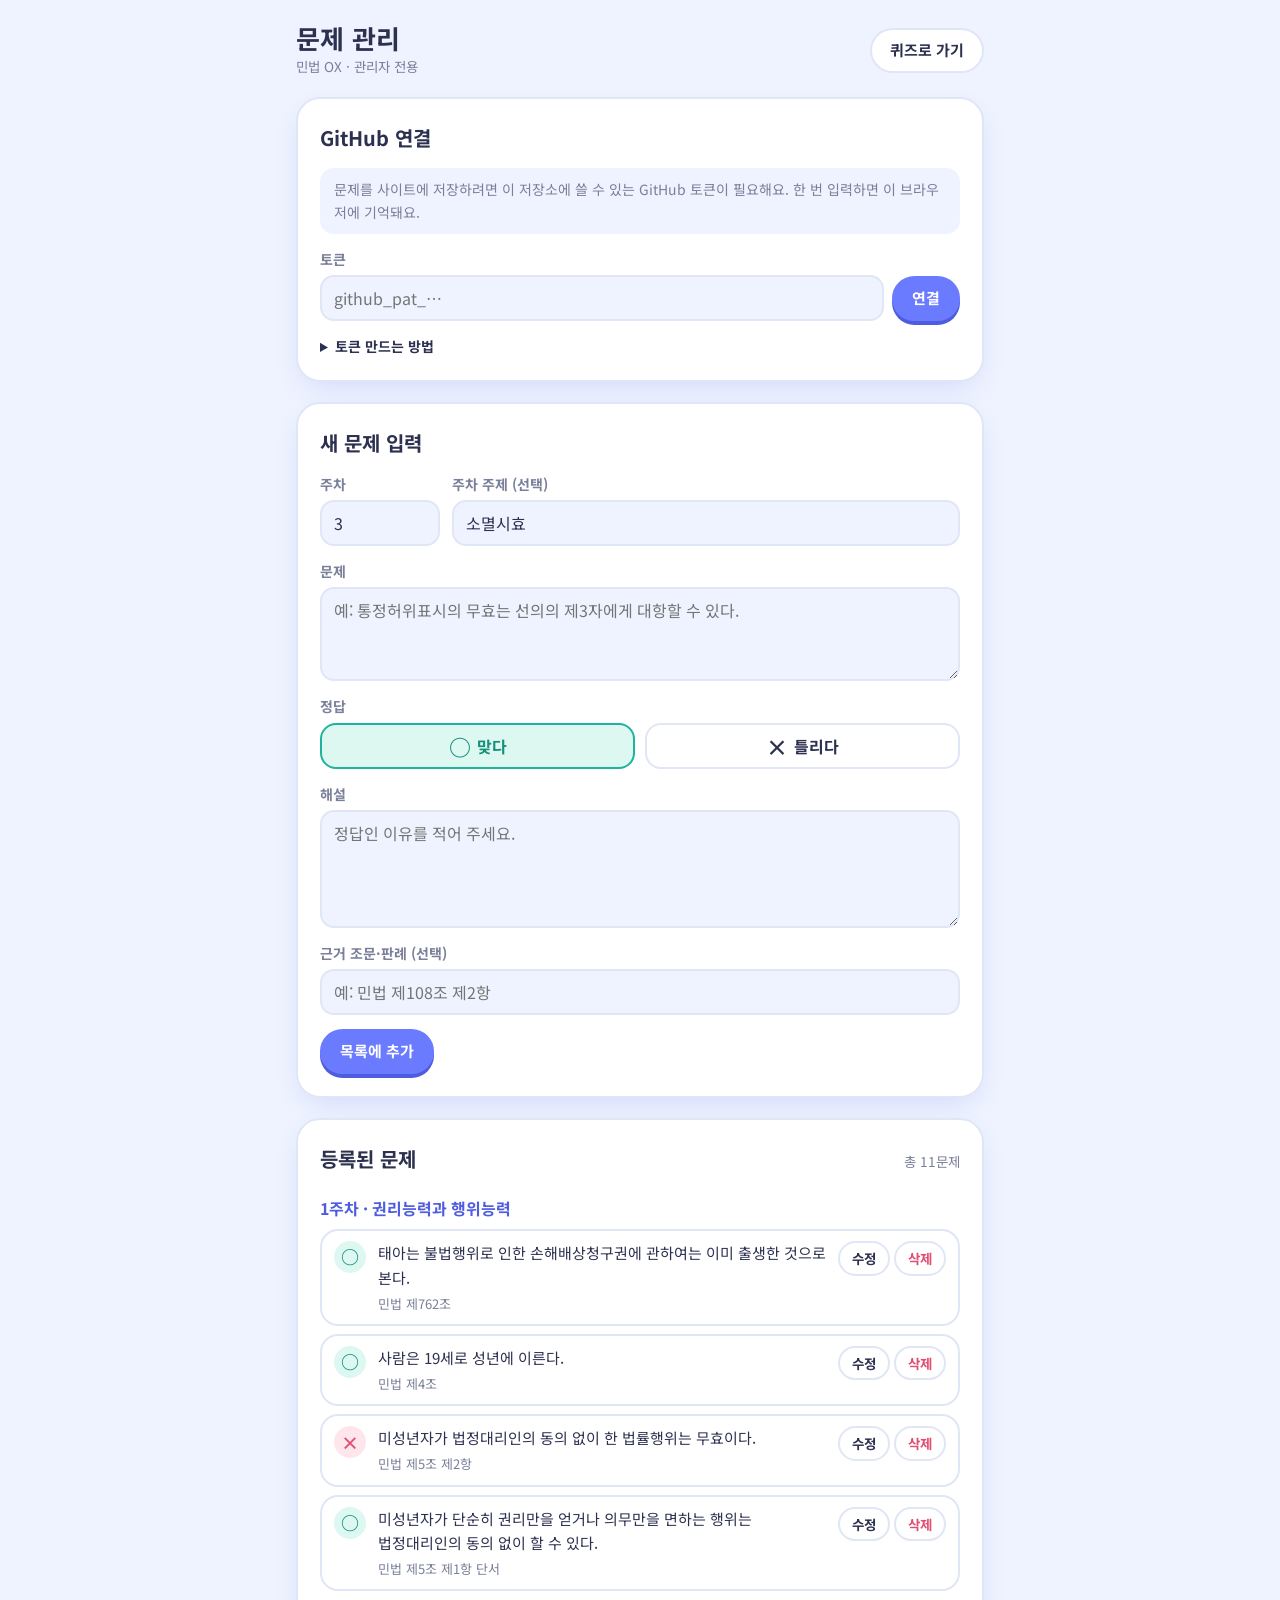
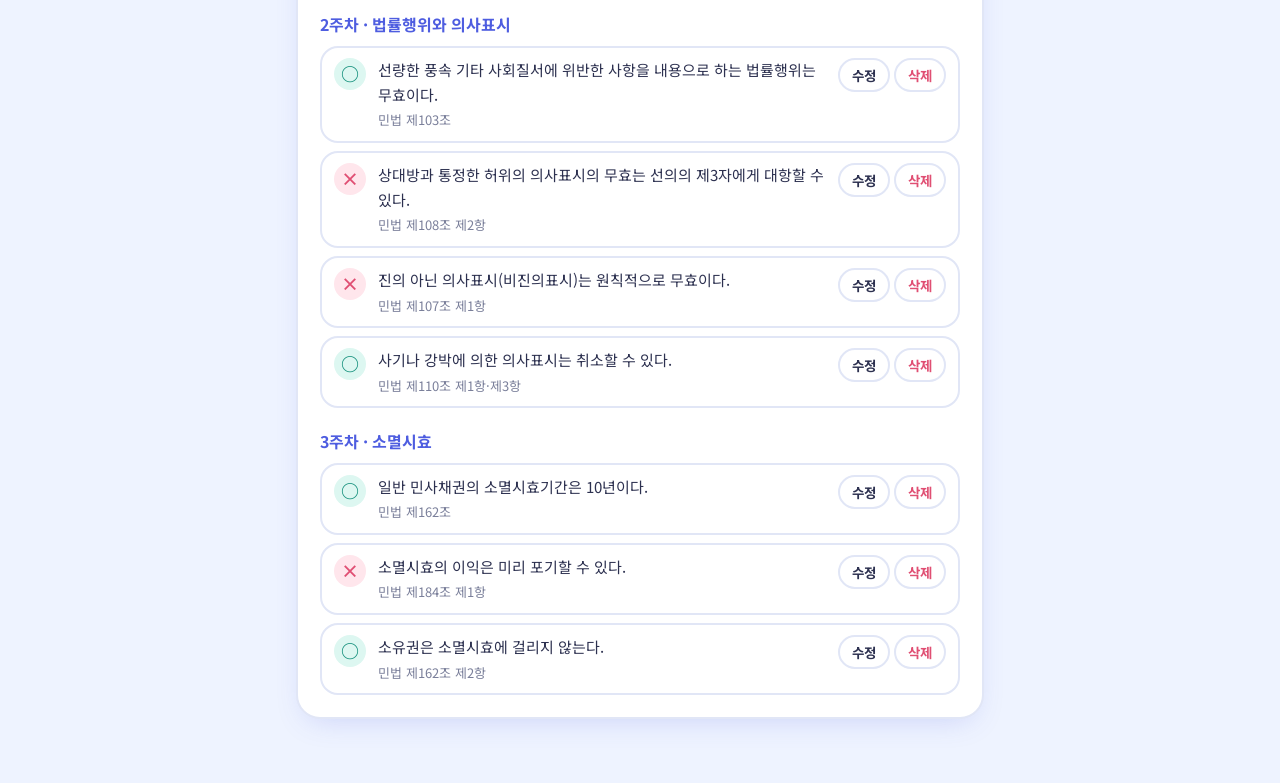
==== commit 5db3cd7c: "Simplify quiz styling and show the explanation right after answering Drop the dot background, the 民 " ====
--- a/docs/admin.html
+++ b/docs/admin.html
@@ -5,17 +5,16 @@
 <meta name="viewport" content="width=device-width,initial-scale=1,viewport-fit=cover">
 <meta name="robots" content="noindex">
 <title>문제 관리 · 민법 OX</title>
-<link rel="icon" href="data:image/svg+xml,%3Csvg xmlns='http://www.w3.org/2000/svg' viewBox='0 0 64 64'%3E%3Crect width='64' height='64' rx='10' fill='%2326407F'/%3E%3Ctext x='32' y='45' font-size='38' text-anchor='middle' fill='white' font-family='serif' font-weight='700'%3E%E6%B0%91%3C/text%3E%3C/svg%3E">
+<link rel="icon" href="data:image/svg+xml,%3Csvg xmlns='http://www.w3.org/2000/svg' viewBox='0 0 64 64'%3E%3Crect width='64' height='64' rx='16' fill='%236B7BFF'/%3E%3Ctext x='32' y='42' font-size='26' text-anchor='middle' fill='white' font-family='sans-serif' font-weight='700'%3EOX%3C/text%3E%3C/svg%3E">
 <link rel="preconnect" href="https://fonts.googleapis.com">
 <link rel="preconnect" href="https://fonts.gstatic.com" crossorigin>
-<link rel="stylesheet" href="https://fonts.googleapis.com/css2?family=Jua&family=Gowun+Dodum&display=swap">
+<link rel="stylesheet" href="https://fonts.googleapis.com/css2?family=Noto+Sans+KR:wght@400;700&display=swap">
 <link rel="stylesheet" href="style.css">
 </head>
 <body>
 <div id="root">
 <header class="top">
   <a class="brand" href="./">
-    <div class="seal" aria-hidden="true">民</div>
     <div><h1>문제 관리</h1><p>민법 OX · 관리자 전용</p></div>
   </a>
   <a class="btn" href="./">퀴즈로 가기</a>
--- a/docs/style.css
+++ b/docs/style.css
@@ -4,8 +4,8 @@
   --good:#1FB39B;--good-deep:#15907C;--good-soft:#DDF7F1;
   --bad:#FF6F91;--bad-deep:#E04F73;--bad-soft:#FFE6EC;
   --sun:#FFC94D;
-  --display:"Jua","Apple SD Gothic Neo","Malgun Gothic",system-ui,sans-serif;
-  --sans:"Gowun Dodum","Apple SD Gothic Neo","Malgun Gothic",system-ui,sans-serif;
+  --display:"Malgun Gothic","맑은 고딕","Apple SD Gothic Neo","Noto Sans KR",system-ui,sans-serif;
+  --sans:"Malgun Gothic","맑은 고딕","Apple SD Gothic Neo","Noto Sans KR",system-ui,sans-serif;
   --shadow:0 10px 30px -12px rgba(78,93,224,.25);
 }
 @media (prefers-color-scheme:dark){
@@ -31,8 +31,6 @@
 body{
   margin:0;color:var(--ink);font-family:var(--sans);font-size:16px;line-height:1.65;
   background-color:var(--bg);
-  background-image:radial-gradient(var(--bg-dot) 1.5px,transparent 1.5px);
-  background-size:22px 22px;
 }
 [hidden]{display:none!important}
 img{max-width:100%}
@@ -53,7 +51,7 @@
 }
 .seal::after{content:"";position:absolute;right:-3px;top:-2px;width:14px;height:14px;border-radius:50%;background:var(--sun);border:3px solid var(--bg)}
 .brand:hover .seal{animation:wobble .6s ease}
-.brand h1{margin:0;font-family:var(--display);font-size:28px;font-weight:400;line-height:1.1;letter-spacing:.01em}
+.brand h1{margin:0;font-family:var(--display);font-size:28px;font-weight:700;line-height:1.1;letter-spacing:.01em}
 .brand h1 .o{color:var(--good)}
 .brand h1 .x{color:var(--bad)}
 .brand p{margin:2px 0 0;color:var(--muted);font-size:13.5px}
@@ -66,19 +64,19 @@
   transition:transform .15s,border-color .15s;
 }
 .wk:hover{transform:translateY(-2px)}
-.wk b{font-family:var(--display);font-weight:400;font-size:16px}
+.wk b{font-weight:700;font-family:var(--display);font-weight:700;font-size:16px}
 .wk small{font-size:12px;color:var(--muted);font-variant-numeric:tabular-nums}
 .wk.on{border-color:var(--accent);background:var(--accent);color:var(--accent-ink);box-shadow:0 4px 0 var(--accent-deep)}
 .wk.on small{color:inherit;opacity:.85}
 
 .weekhead{display:flex;align-items:center;justify-content:space-between;gap:10px;flex-wrap:wrap}
-.weekhead h2{margin:0;font-family:var(--display);font-weight:400;font-size:23px;text-wrap:balance}
+.weekhead h2{margin:0;font-family:var(--display);font-weight:700;font-size:23px;text-wrap:balance}
 .score{font-size:13.5px;color:var(--muted);font-variant-numeric:tabular-nums;background:var(--surface);border:2px solid var(--line);border-radius:999px;padding:3px 12px}
 .score b{color:var(--good-deep)}
 
 /* progress dots */
 .dots{display:flex;gap:6px;flex-wrap:wrap}
-.dot{
+.dot{font-weight:700;
   width:32px;height:32px;border-radius:12px;border:2px solid var(--line);background:var(--surface);
   font-family:var(--display);font-size:14px;color:var(--muted);padding:0;font-variant-numeric:tabular-nums;
   transition:transform .15s;
@@ -93,7 +91,7 @@
   background:var(--surface);border:2px solid var(--line);border-radius:28px;padding:26px;
   display:flex;flex-direction:column;gap:22px;box-shadow:var(--shadow);
 }
-.qmeta{
+.qmeta{font-weight:700;
   align-self:flex-start;font-family:var(--display);font-size:14px;color:var(--accent-deep);
   background:var(--accent-soft);border-radius:999px;padding:3px 14px;
 }
@@ -106,8 +104,8 @@
 }
 #btnO{background:var(--good-soft);color:var(--good-deep);box-shadow:0 6px 0 var(--good)}
 #btnX{background:var(--bad-soft);color:var(--bad-deep);box-shadow:0 6px 0 var(--bad)}
-.oxbtn .g{font-family:var(--display);font-size:60px;line-height:1}
-.oxbtn .l{font-family:var(--display);font-size:15px}
+.oxbtn .g{font-family:var(--display);font-size:56px;font-weight:400;line-height:1}
+.oxbtn .l{font-weight:700;font-family:var(--display);font-size:15px}
 .oxbtn:hover:not(:disabled){transform:translateY(-3px)}
 #btnO:hover:not(:disabled){box-shadow:0 9px 0 var(--good)}
 #btnX:hover:not(:disabled){box-shadow:0 9px 0 var(--bad)}
@@ -126,13 +124,13 @@
 .verdict.bad{color:var(--bad-deep)}
 .verdict.bad .chip{background:var(--bad)}
 .expl{background:var(--bg);border-radius:18px;padding:14px 16px}
-.expl h3{margin:0 0 4px;font-family:var(--display);font-weight:400;font-size:15px;color:var(--accent-deep)}
+.expl h3{margin:0 0 6px;display:flex;align-items:center;gap:8px;font-family:var(--display);font-weight:700;font-size:15px;color:var(--accent-deep)}
 .expl p{margin:0;white-space:pre-wrap;word-break:keep-all;overflow-wrap:anywhere}
 .basis{margin-top:10px!important;display:inline-block;font-size:13.5px;font-weight:700;color:var(--accent-deep);background:var(--surface);border:2px solid var(--accent-soft);padding:2px 12px;border-radius:999px}
 
 /* buttons */
 .nav{display:flex;gap:8px;justify-content:space-between;flex-wrap:wrap}
-.btn{
+.btn{font-weight:700;
   display:inline-flex;align-items:center;justify-content:center;
   border:2px solid var(--line);background:var(--surface);border-radius:999px;padding:8px 18px;
   font-family:var(--display);font-size:15px;text-decoration:none;color:var(--ink);
@@ -145,15 +143,15 @@
 .btn.ghost{border-color:transparent;background:none;color:var(--muted)}
 .btn.danger{color:var(--bad-deep)}
 .btn.danger.armed{background:var(--bad);border-color:var(--bad);color:var(--surface)}
-.empty{background:var(--surface);border:2px dashed var(--line);border-radius:28px;padding:36px 20px;text-align:center;color:var(--muted);margin:0;font-family:var(--display);font-size:17px}
+.empty{font-weight:700;background:var(--surface);border:2px dashed var(--line);border-radius:28px;padding:36px 20px;text-align:center;color:var(--muted);margin:0;font-family:var(--display);font-size:17px}
 .hint{font-size:13px;color:var(--muted);margin:0;text-align:center}
-.hint kbd{font-family:var(--display);border:2px solid var(--line);border-bottom-width:3px;border-radius:6px;padding:0 6px;font-size:12px;background:var(--surface)}
+.hint kbd{font-weight:700;font-family:var(--display);border:2px solid var(--line);border-bottom-width:3px;border-radius:6px;padding:0 6px;font-size:12px;background:var(--surface)}
 
 /* admin */
 .panel{background:var(--surface);border:2px solid var(--line);border-radius:24px;padding:22px;display:flex;flex-direction:column;gap:14px;box-shadow:var(--shadow)}
-.panel h2{margin:0;font-family:var(--display);font-weight:400;font-size:20px}
+.panel h2{margin:0;font-family:var(--display);font-weight:700;font-size:20px}
 .note{margin:0;font-size:14px;color:var(--muted);background:var(--bg);border-radius:14px;padding:10px 14px}
-.field{display:flex;flex-direction:column;gap:4px;font-family:var(--display);font-size:14px;color:var(--muted)}
+.field{font-weight:700;display:flex;flex-direction:column;gap:4px;font-family:var(--display);font-size:14px;color:var(--muted)}
 .field input,.field textarea{
   font-family:var(--sans);font-size:16px;color:var(--ink);background:var(--bg);
   border:2px solid var(--line);border-radius:14px;padding:9px 12px;width:100%;resize:vertical;
@@ -162,8 +160,8 @@
 .field input:focus,.field textarea:focus{border-color:var(--accent);outline:none}
 .row2{display:grid;grid-template-columns:120px 1fr;gap:12px}
 .ans{display:flex;gap:10px;border:0;padding:0;margin:0}
-.ans legend{font-family:var(--display);font-size:14px;color:var(--muted);padding:0;margin-bottom:4px}
-.ans label{flex:1;display:flex;align-items:center;justify-content:center;gap:6px;border:2px solid var(--line);border-radius:16px;padding:8px;font-family:var(--display);font-size:16px;cursor:pointer;position:relative}
+.ans legend{font-weight:700;font-family:var(--display);font-size:14px;color:var(--muted);padding:0;margin-bottom:4px}
+.ans label{font-weight:700;flex:1;display:flex;align-items:center;justify-content:center;gap:6px;border:2px solid var(--line);border-radius:16px;padding:8px;font-family:var(--display);font-size:16px;cursor:pointer;position:relative}
 .ans label:has(#fAnsO:checked){border-color:var(--good);background:var(--good-soft);color:var(--good-deep)}
 .ans label:has(#fAnsX:checked){border-color:var(--bad);background:var(--bad-soft);color:var(--bad-deep)}
 .ans input{position:absolute;opacity:0;pointer-events:none}
@@ -172,10 +170,10 @@
 .listhead{display:flex;justify-content:space-between;align-items:baseline}
 .listhead span{font-size:13.5px;color:var(--muted);font-variant-numeric:tabular-nums}
 .group{display:flex;flex-direction:column;gap:8px}
-.group h3{margin:6px 0 0;font-family:var(--display);font-weight:400;font-size:16px;color:var(--accent-deep)}
+.group h3{margin:6px 0 0;font-family:var(--display);font-weight:700;font-size:16px;color:var(--accent-deep)}
 .item{display:grid;grid-template-columns:34px 1fr auto;gap:10px;align-items:start;border:2px solid var(--line);border-radius:18px;padding:10px 12px}
 .item.editing{border-color:var(--accent);background:var(--accent-soft)}
-.item .a{width:32px;height:32px;border-radius:50%;display:grid;place-items:center;font-family:var(--display);font-size:18px}
+.item .a{font-weight:700;width:32px;height:32px;border-radius:50%;display:grid;place-items:center;font-family:var(--display);font-size:18px}
 .item .a.O{background:var(--good-soft);color:var(--good-deep)}
 .item .a.X{background:var(--bad-soft);color:var(--bad-deep)}
 .item .t{font-size:15px;word-break:keep-all;overflow-wrap:anywhere}
@@ -194,7 +192,7 @@
 .status.ok{color:var(--good-deep)}
 .status.err{color:var(--bad-deep)}
 details.help{font-size:14px;color:var(--muted)}
-details.help summary{cursor:pointer;font-family:var(--display);color:var(--ink)}
+details.help summary{font-weight:700;cursor:pointer;font-family:var(--display);color:var(--ink)}
 details.help ol{margin:8px 0 0;padding-left:20px;display:flex;flex-direction:column;gap:4px}
 .foot{font-size:13px;color:var(--muted);text-align:center;margin:0}
 
@@ -207,8 +205,13 @@
   .card{padding:20px;border-radius:24px}
   .qtext{font-size:18.5px}
   .oxbtn .g{font-size:52px}
+  .nav .btn{padding:8px 12px;font-size:14px}
   .row2{grid-template-columns:1fr}
   .item{grid-template-columns:32px 1fr}
   .item .acts{grid-column:2}
 }
 @media (prefers-reduced-motion:reduce){*{transition:none!important;animation:none!important}}
+.ans-chip{font-size:13px;font-weight:700;padding:1px 10px;border-radius:999px;color:var(--surface)}
+.ans-chip.O{background:var(--good)}
+.ans-chip.X{background:var(--bad)}
+.brand h1{font-size:26px}
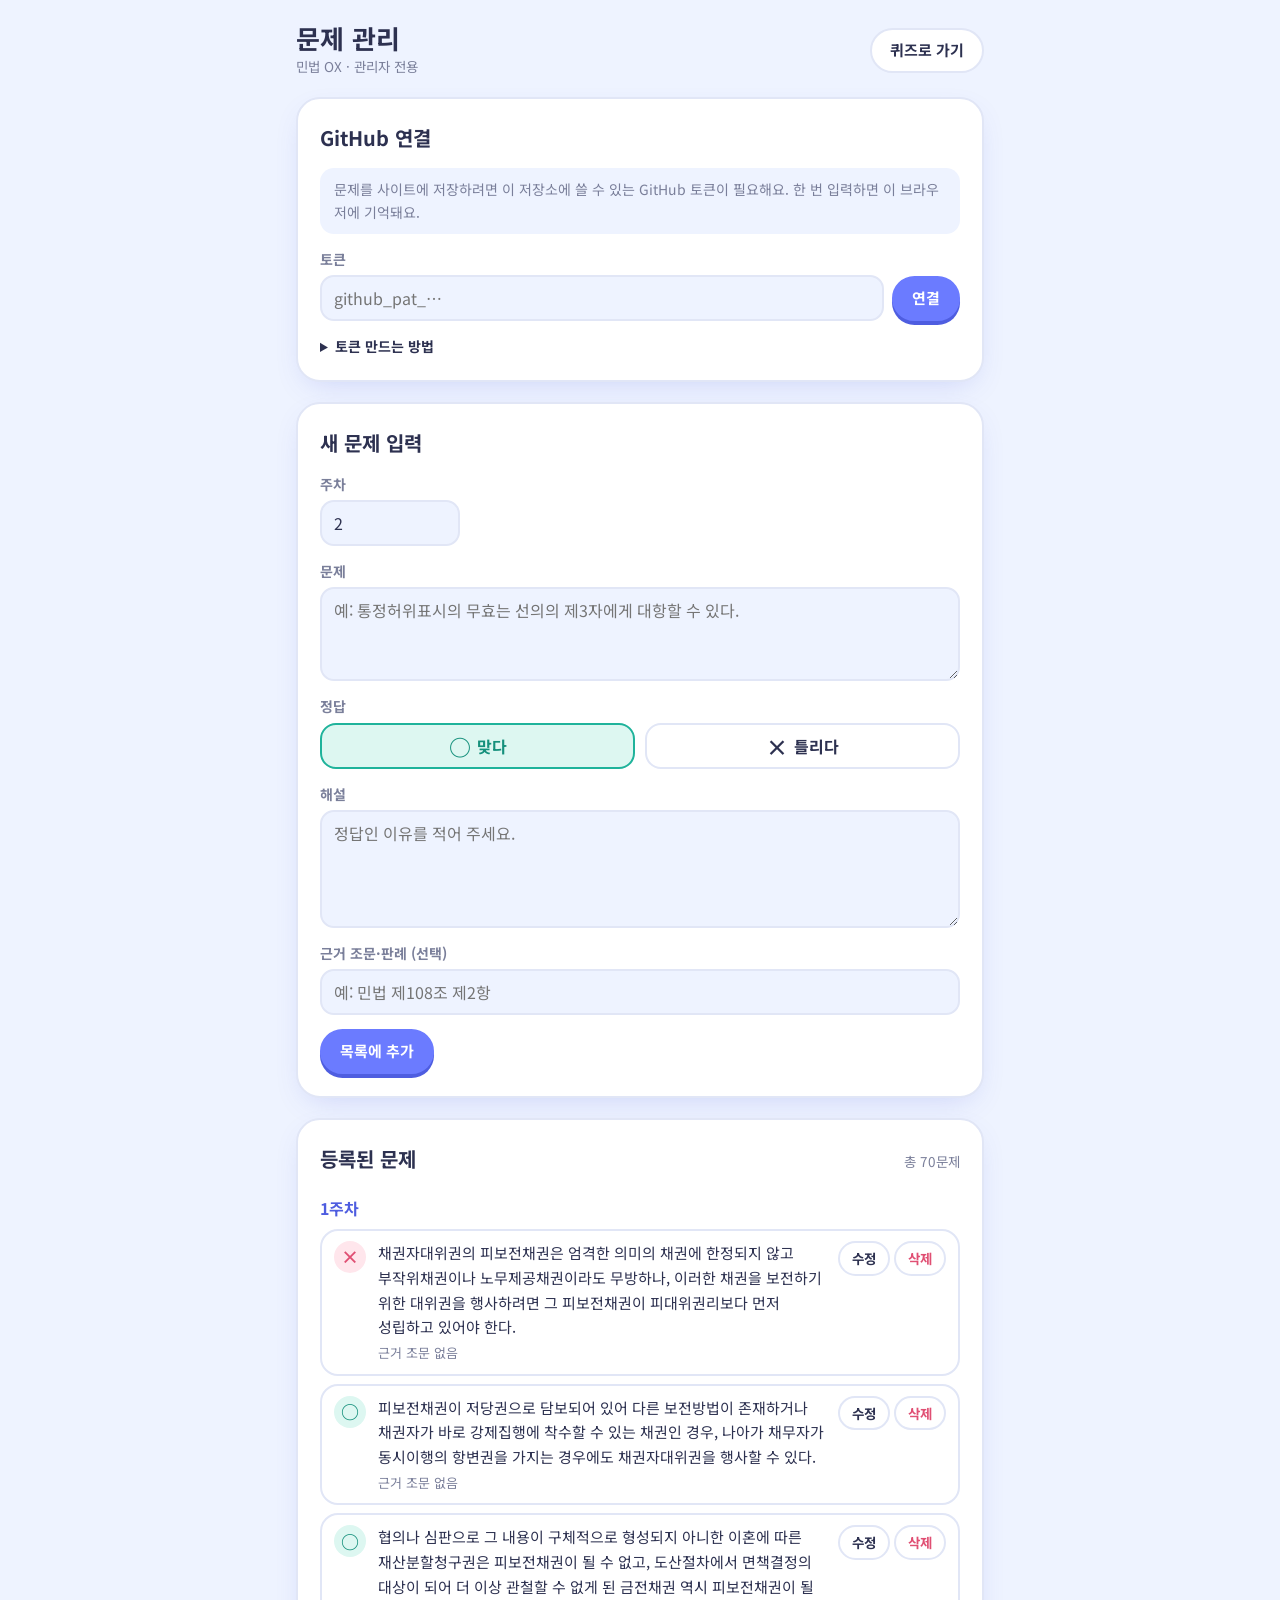
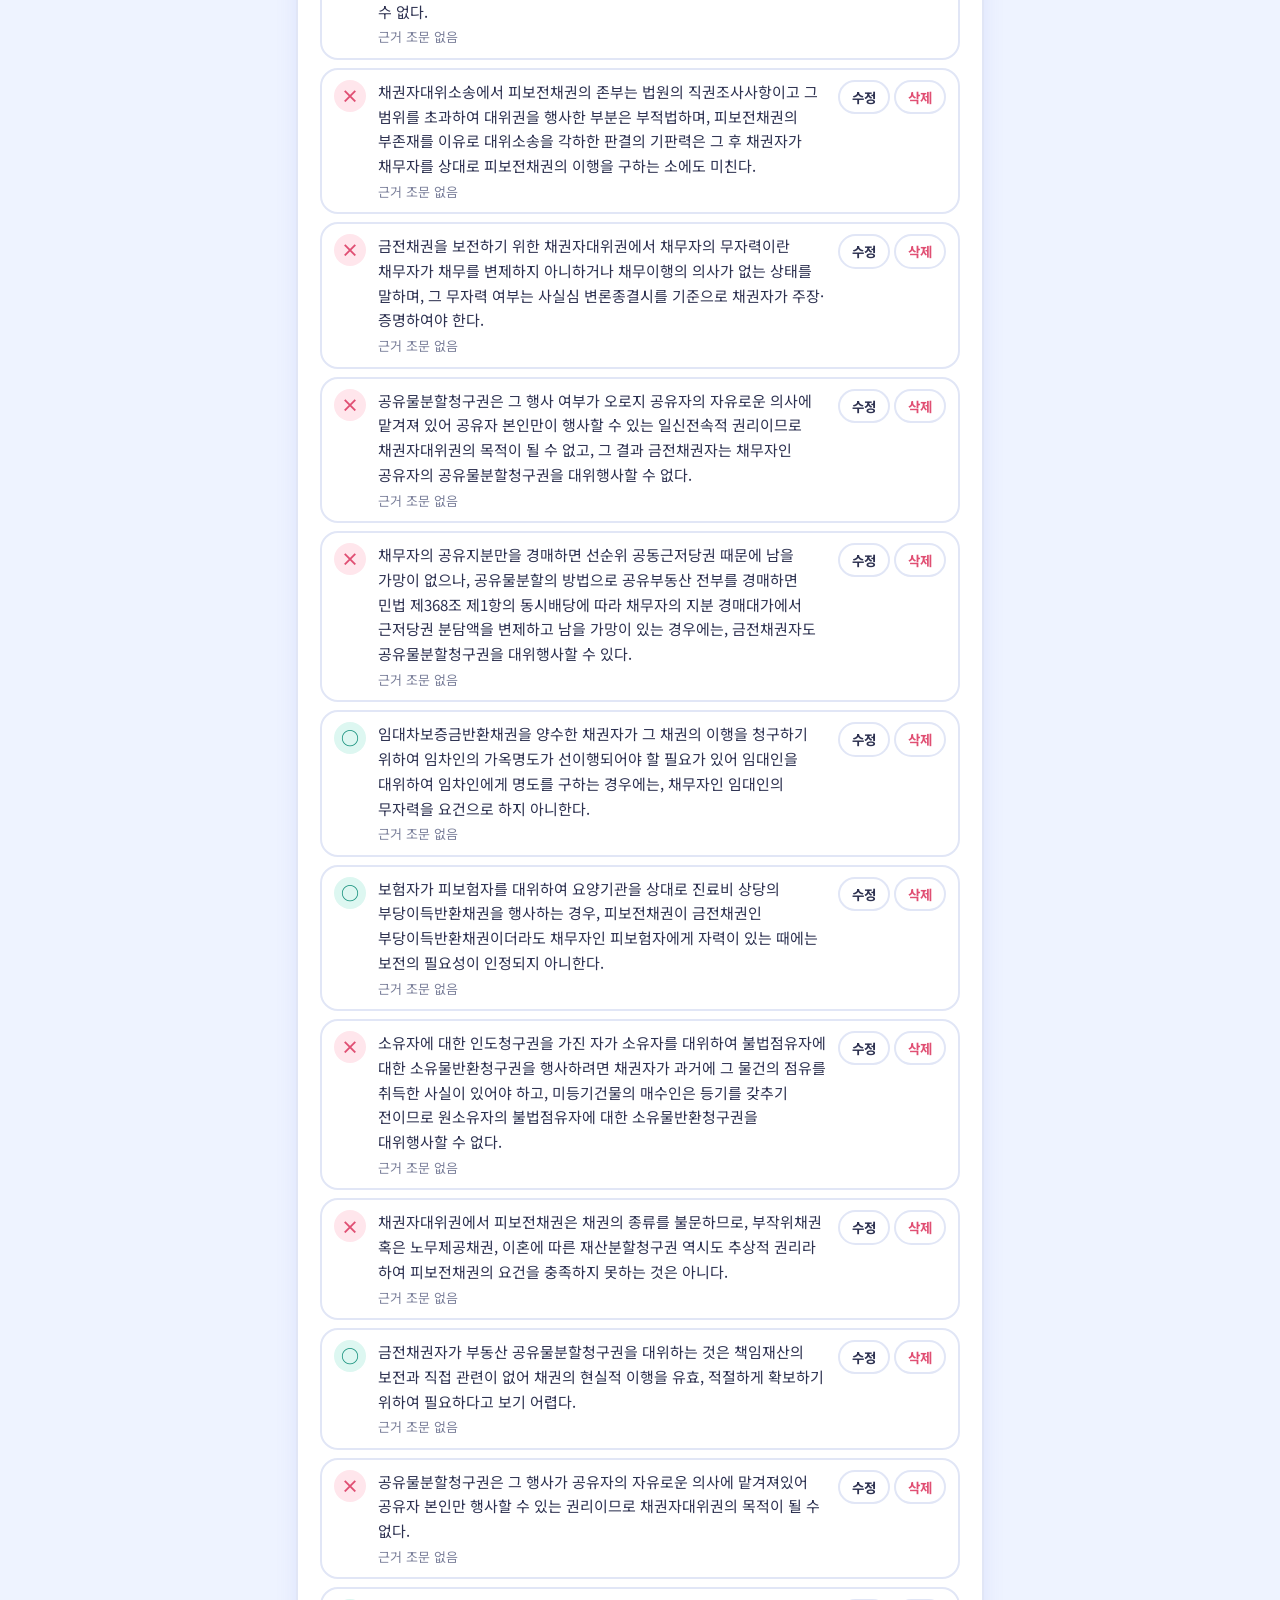
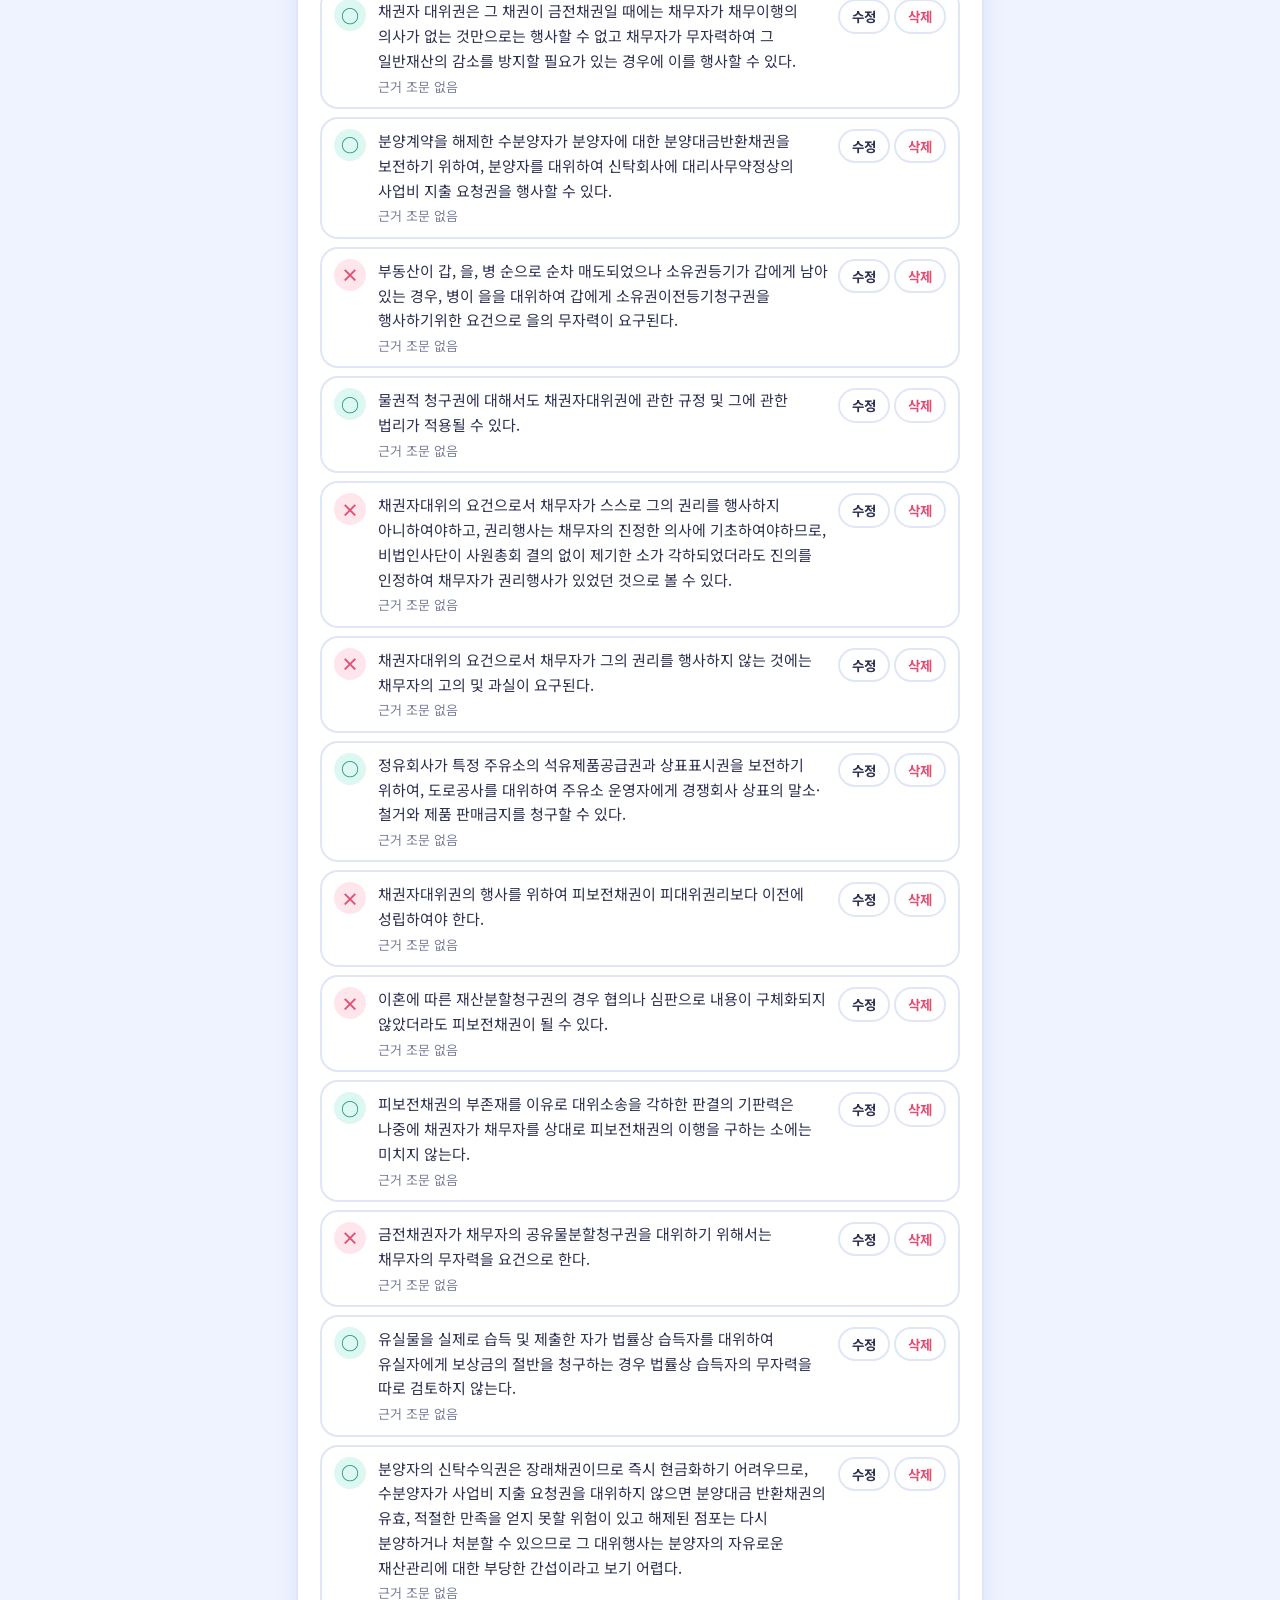
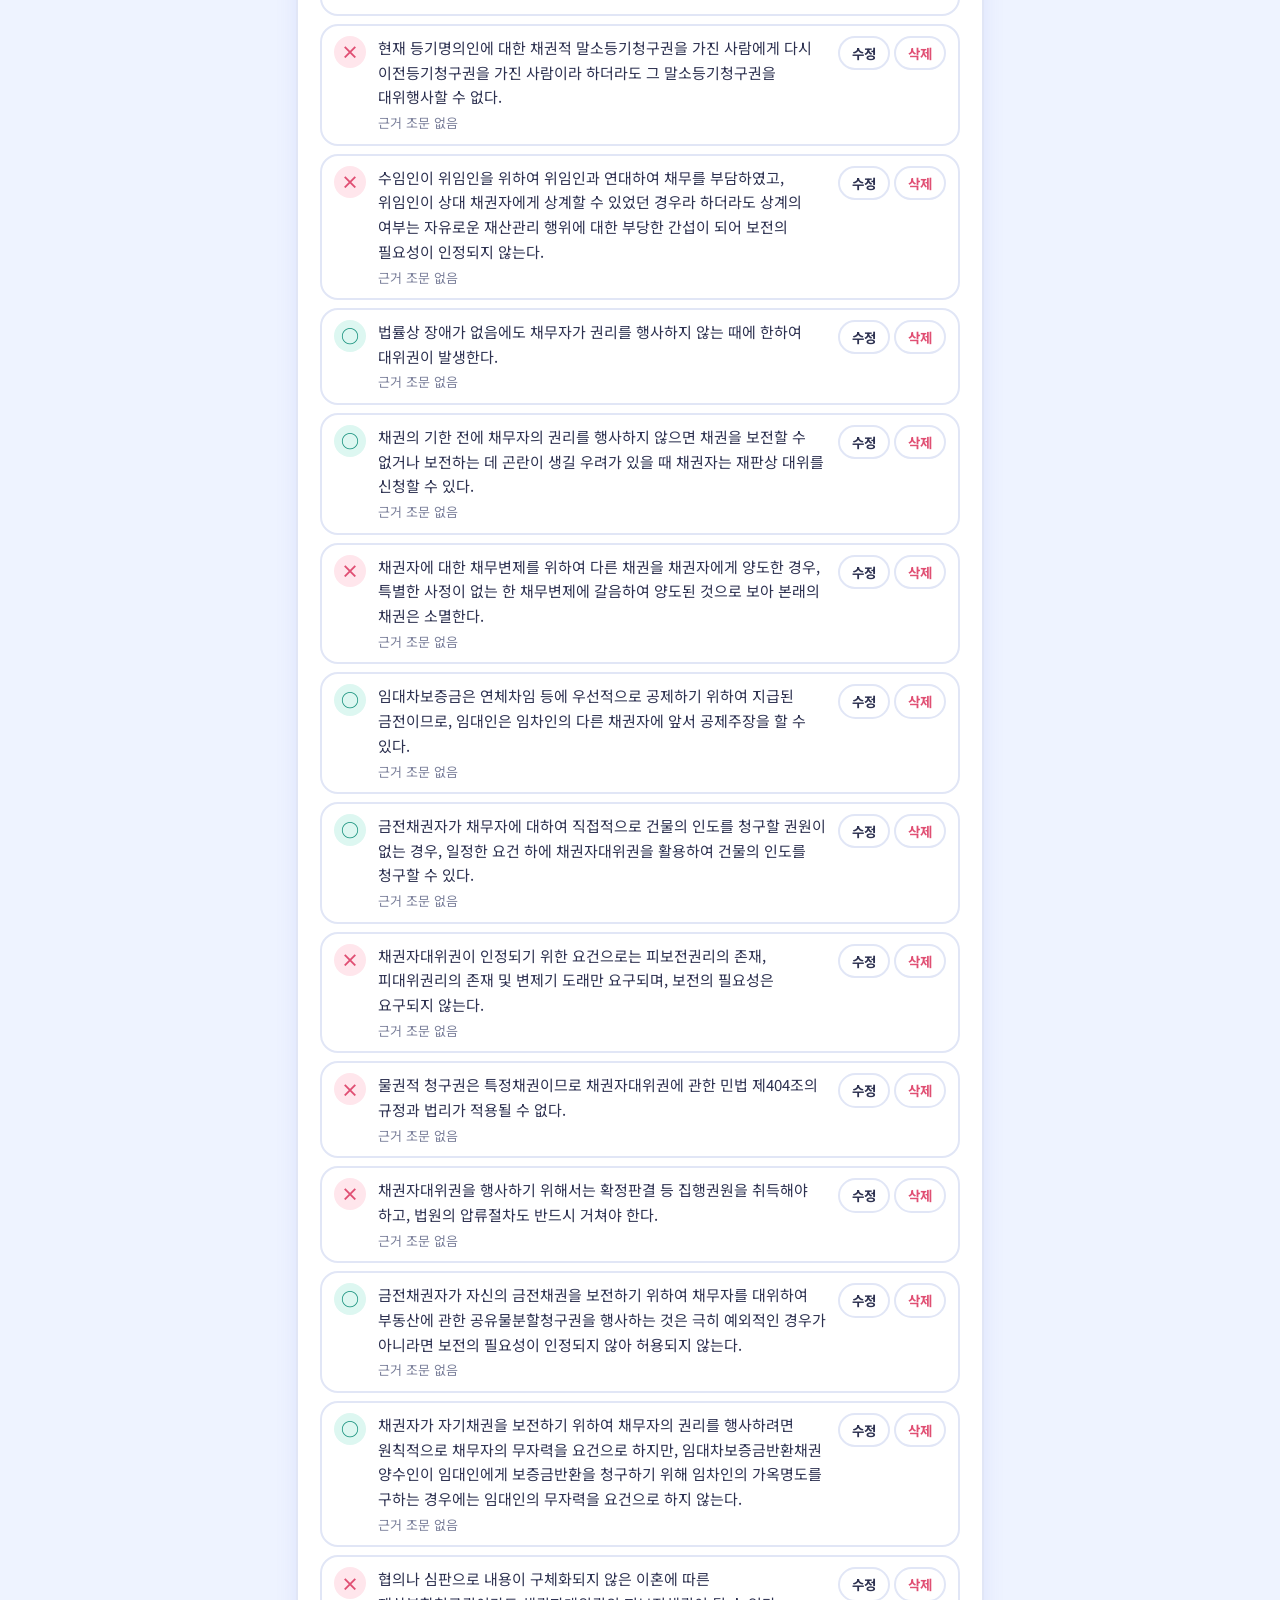
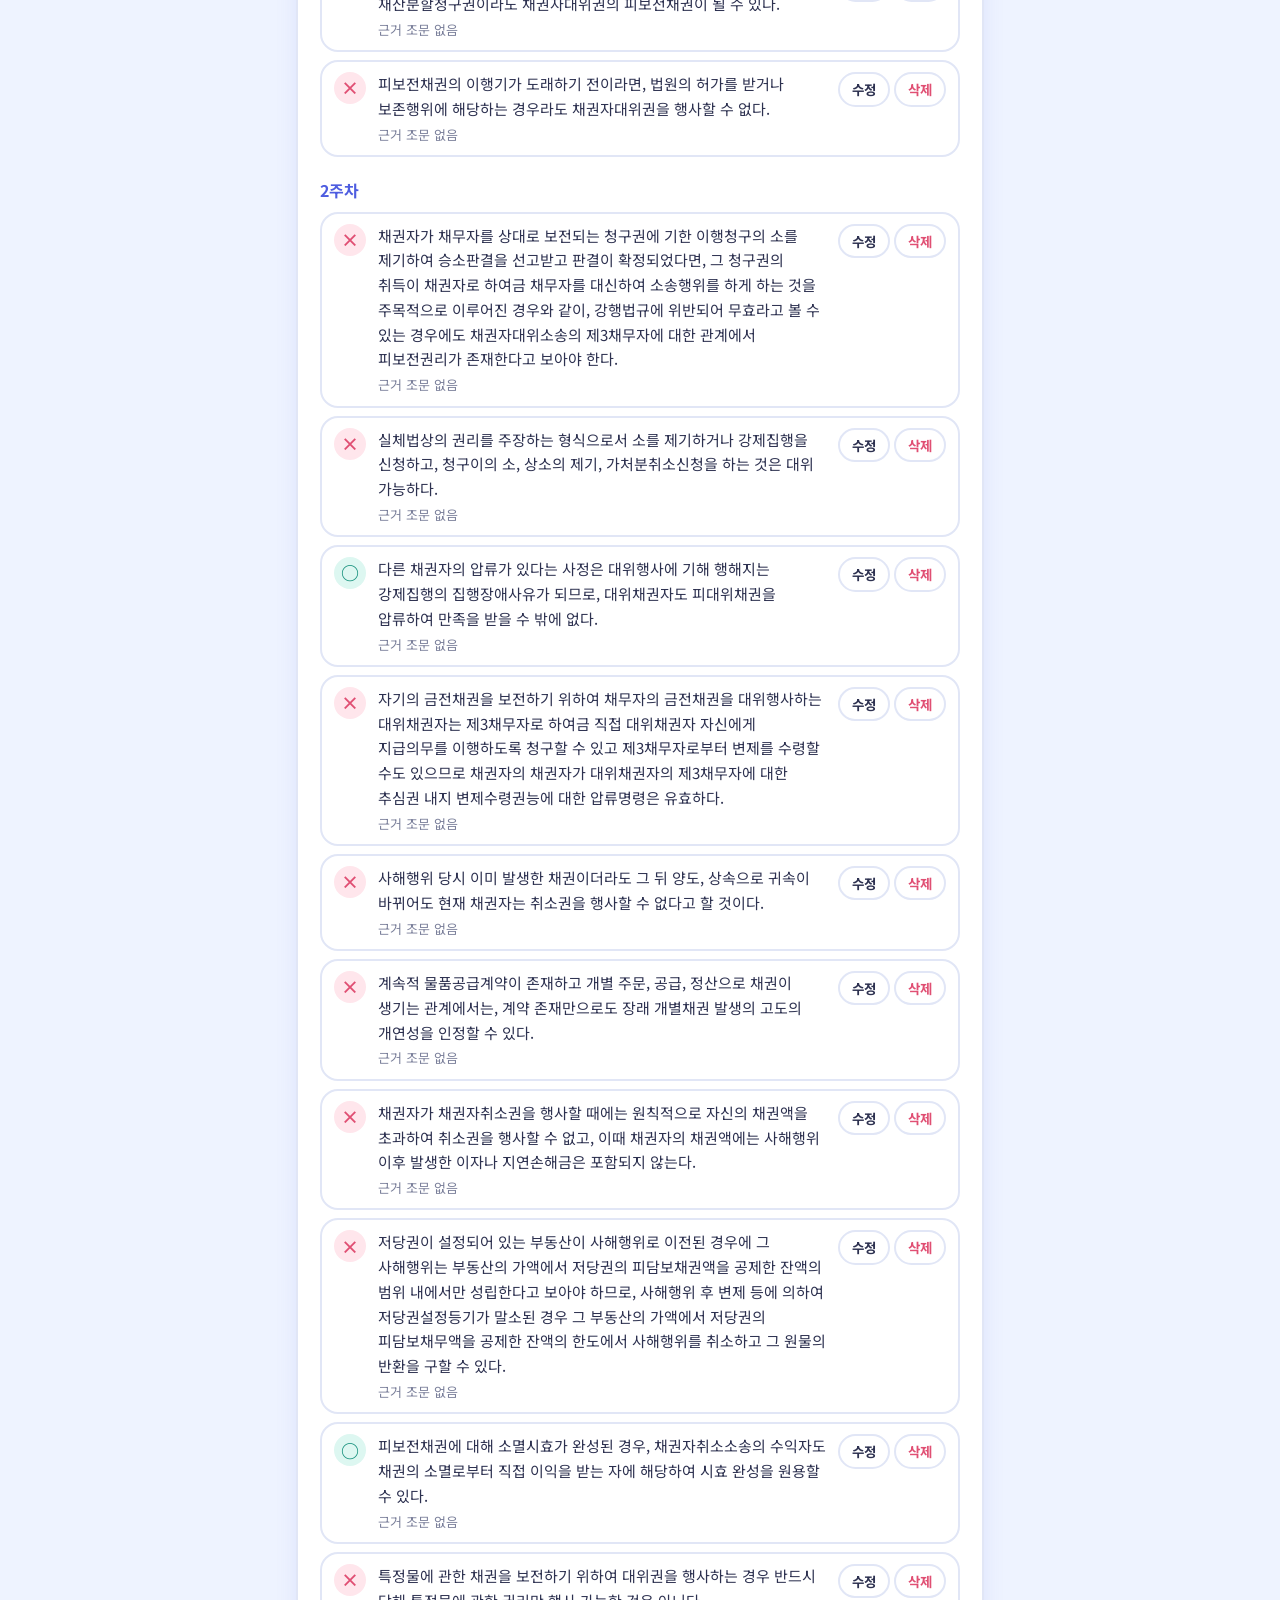
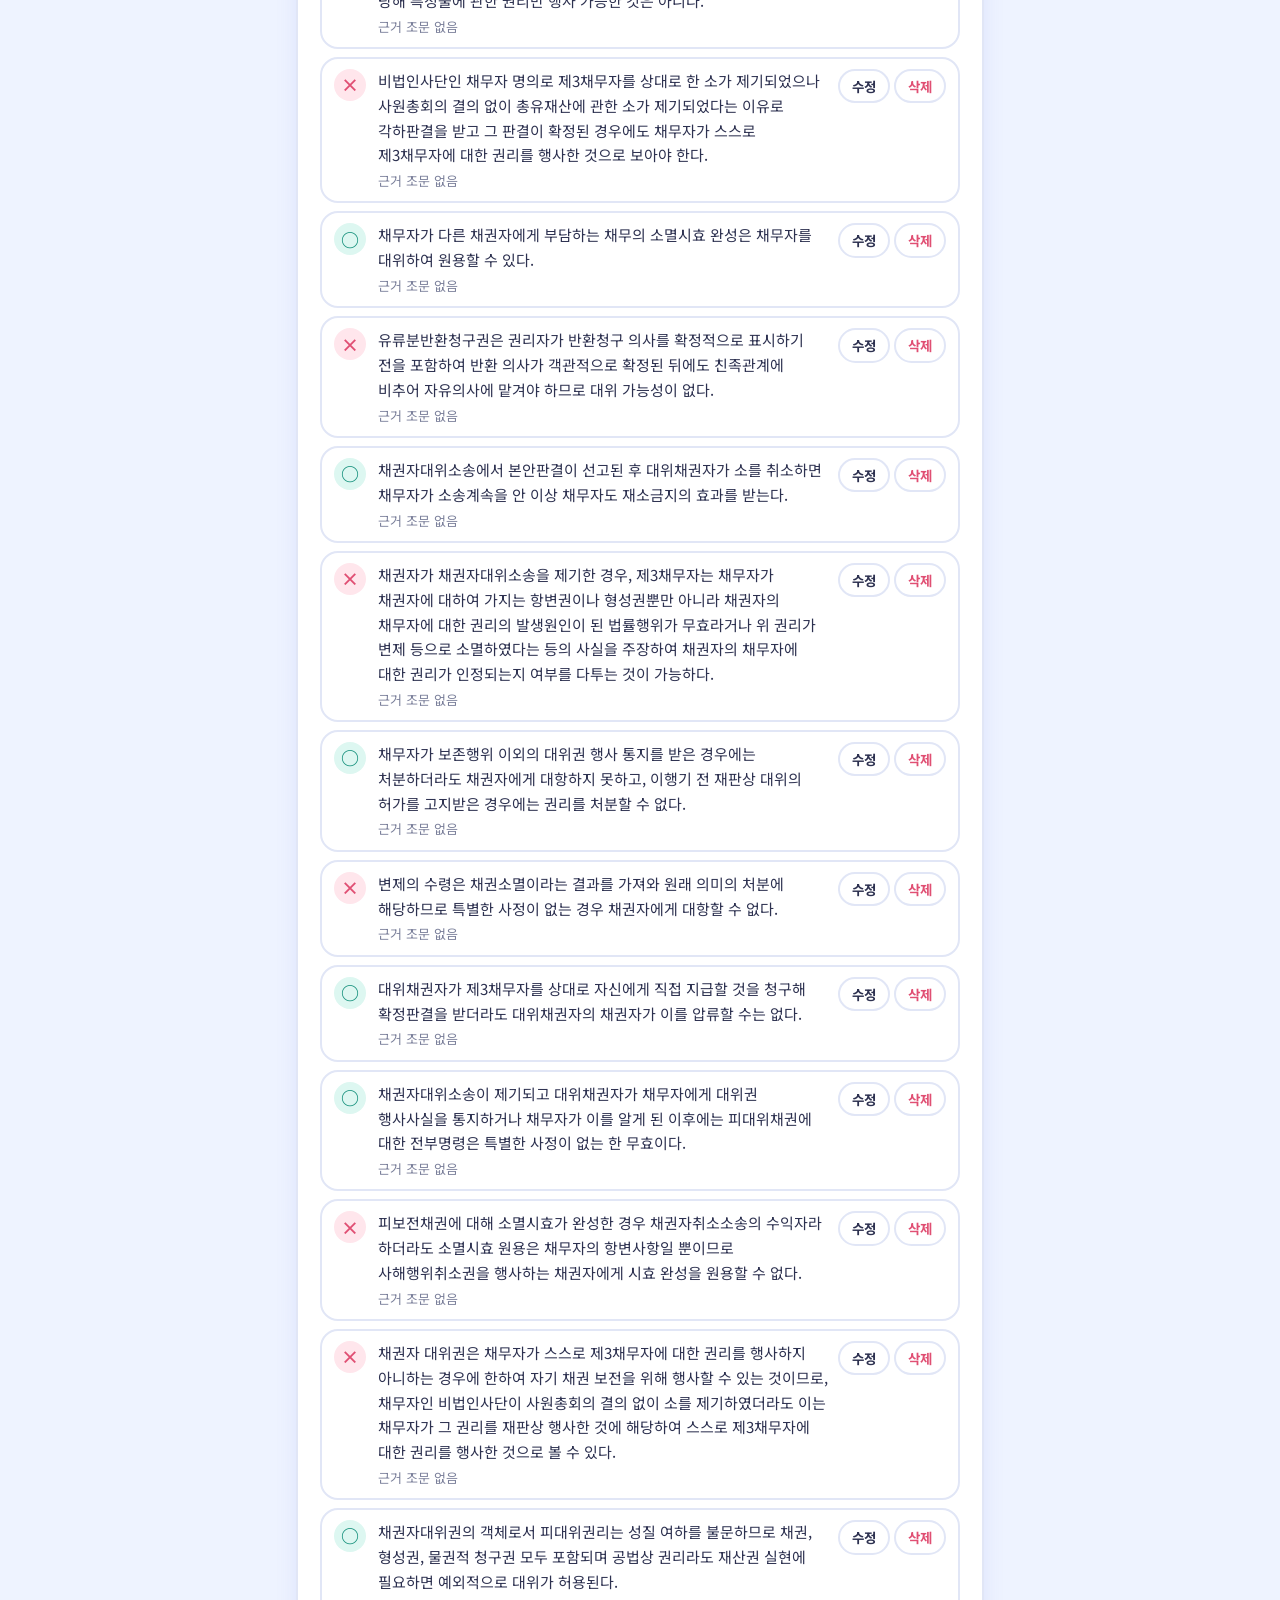
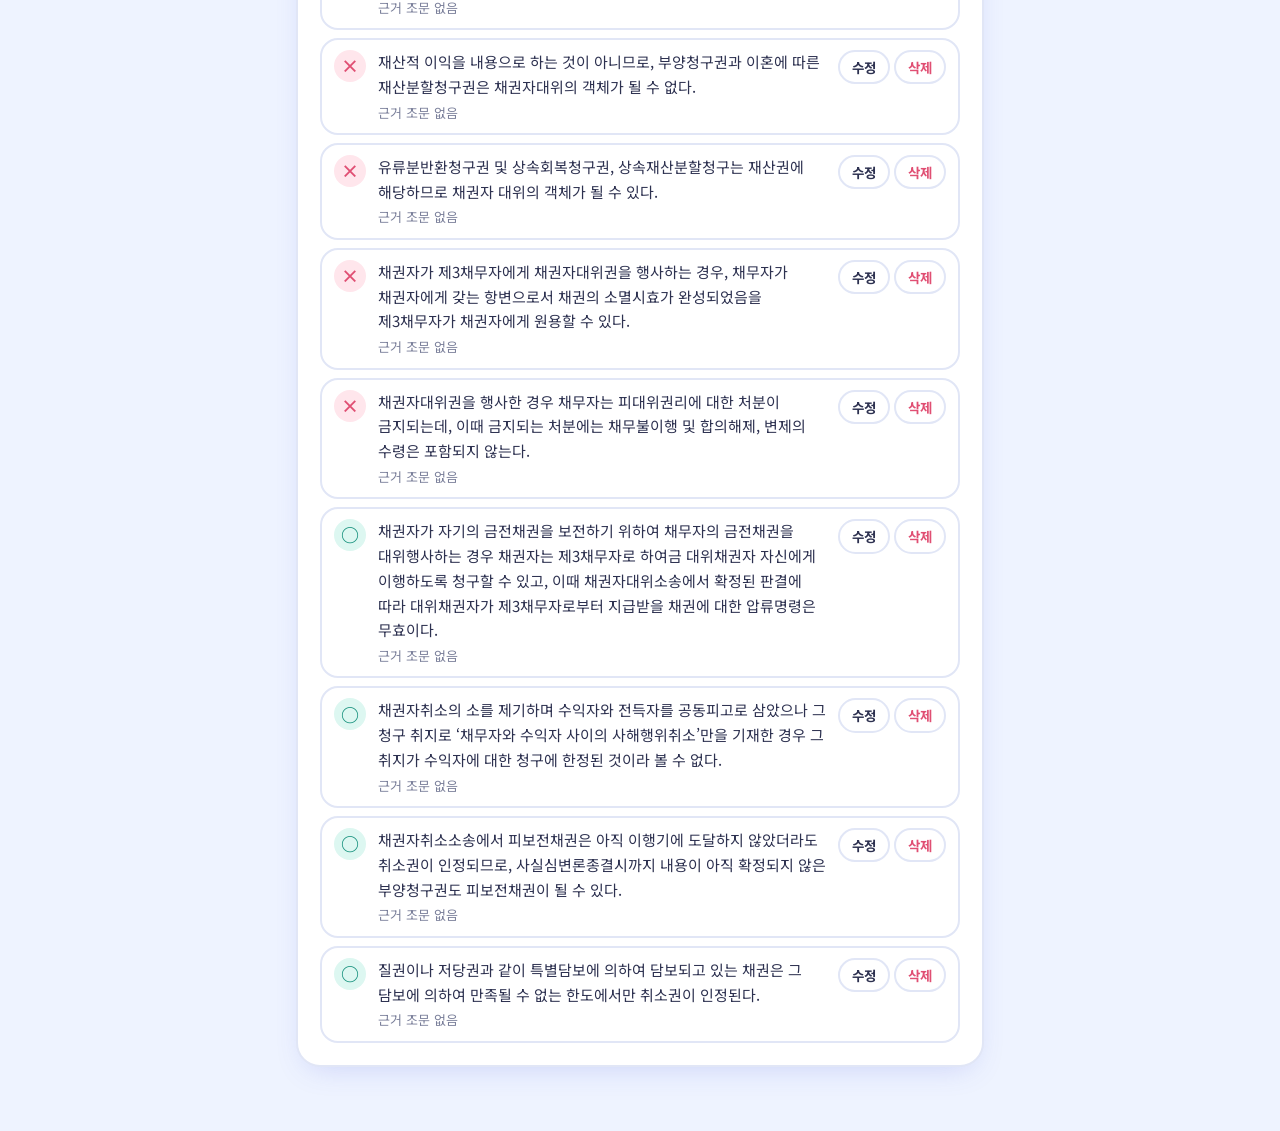
==== commit a1e7a820: "Load week 1 (40) and week 2 (30) questions, drop week topics Replace the sample questions with the u" ====
--- a/docs/admin.html
+++ b/docs/admin.html
@@ -45,10 +45,7 @@
 
 <form class="panel" id="qform" novalidate>
   <h2 id="formTitle">새 문제 입력</h2>
-  <div class="row2">
-    <label class="field">주차<input id="fWeek" type="number" min="1" max="99" inputmode="numeric" required></label>
-    <label class="field">주차 주제 (선택)<input id="fWeekTitle" type="text" placeholder="예: 법률행위와 의사표시"></label>
-  </div>
+  <label class="field" style="max-width:140px">주차<input id="fWeek" type="number" min="1" max="99" inputmode="numeric" required></label>
   <label class="field">문제<textarea id="fText" rows="3" required placeholder="예: 통정허위표시의 무효는 선의의 제3자에게 대항할 수 있다."></textarea></label>
   <fieldset class="ans">
     <legend>정답</legend>
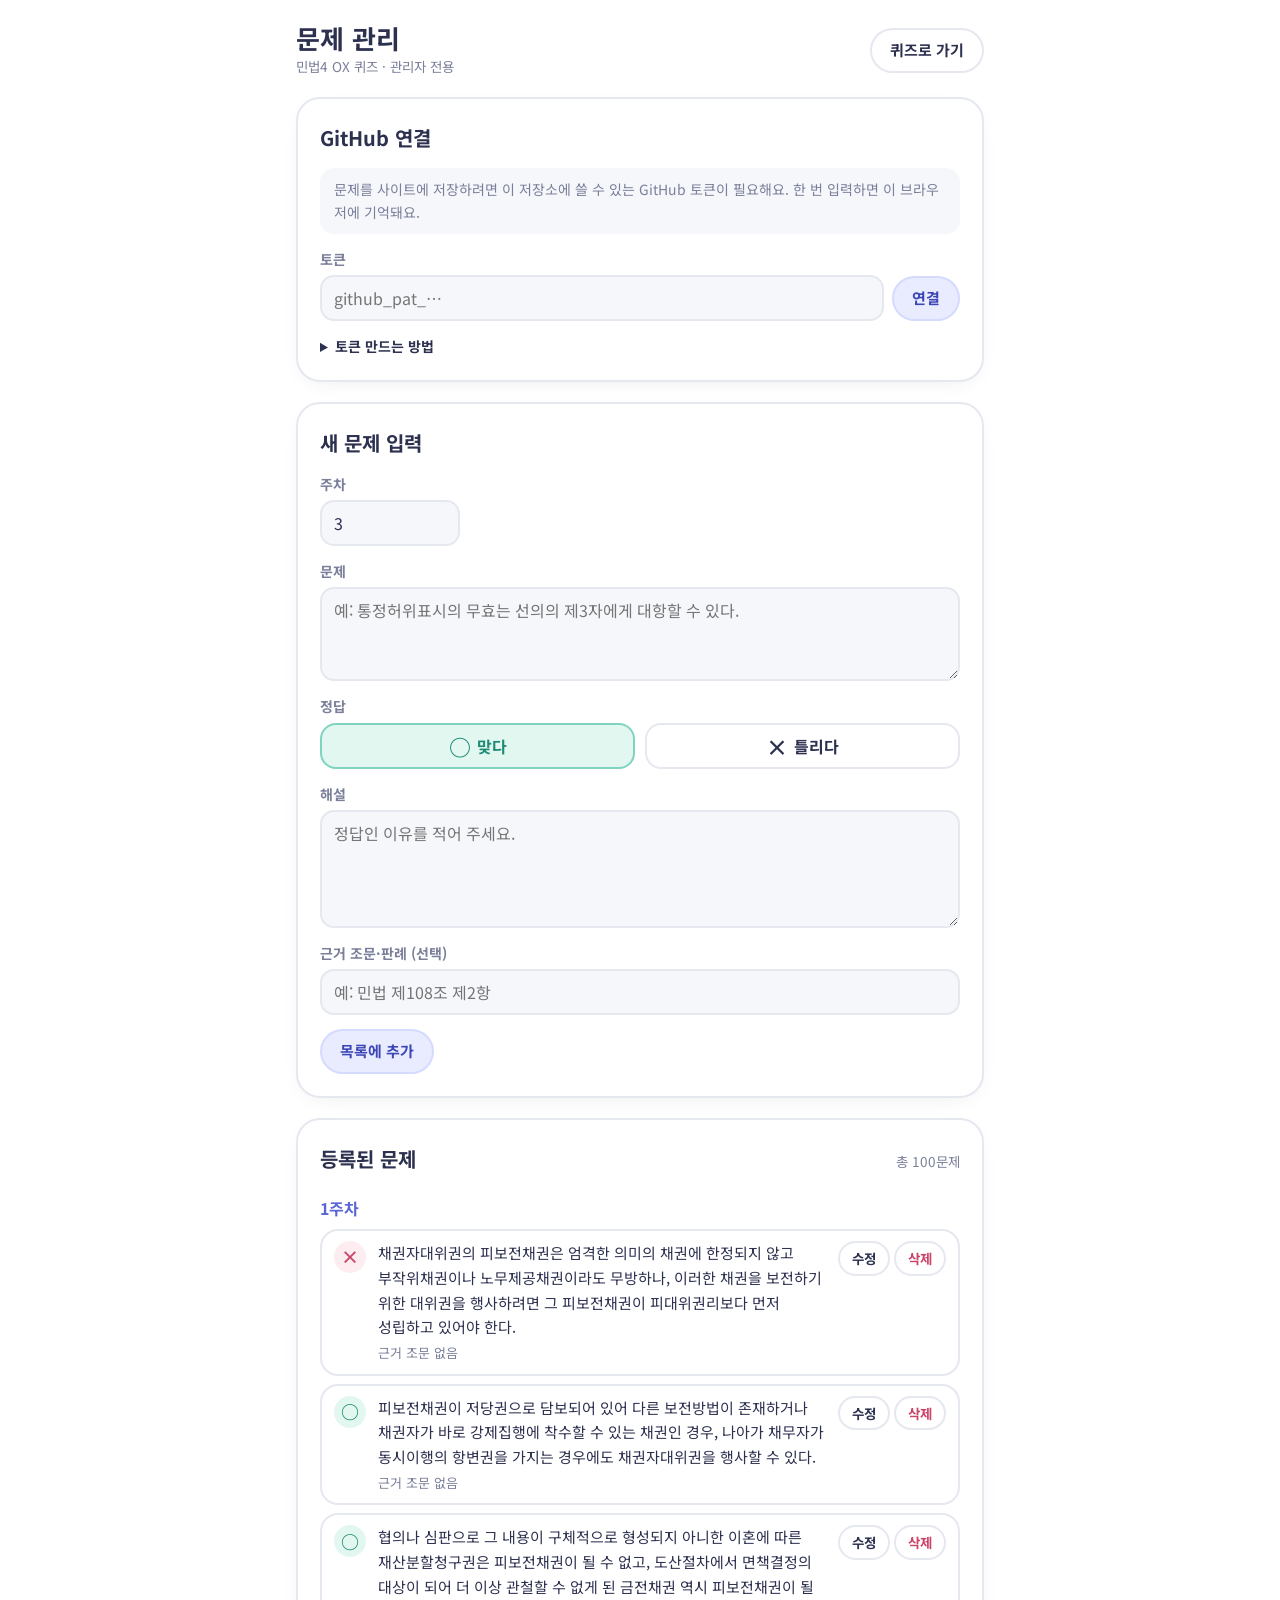
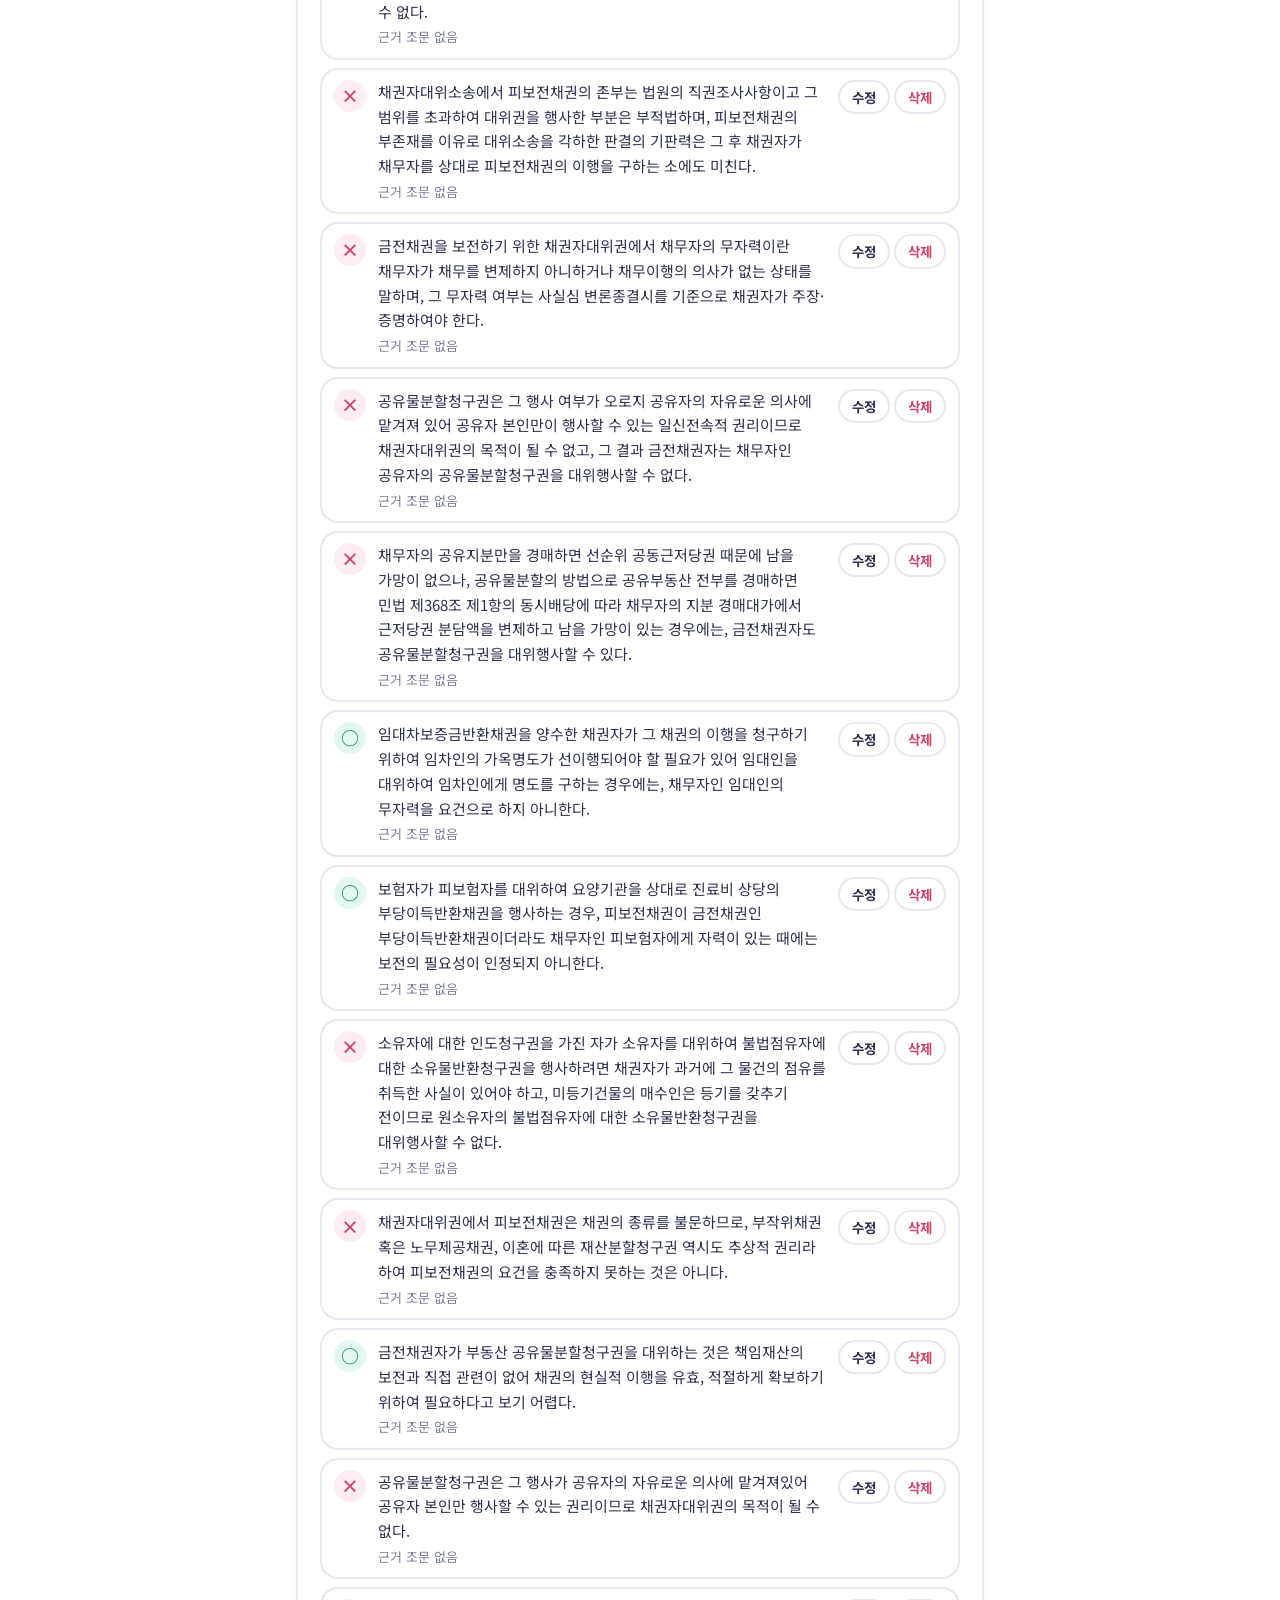
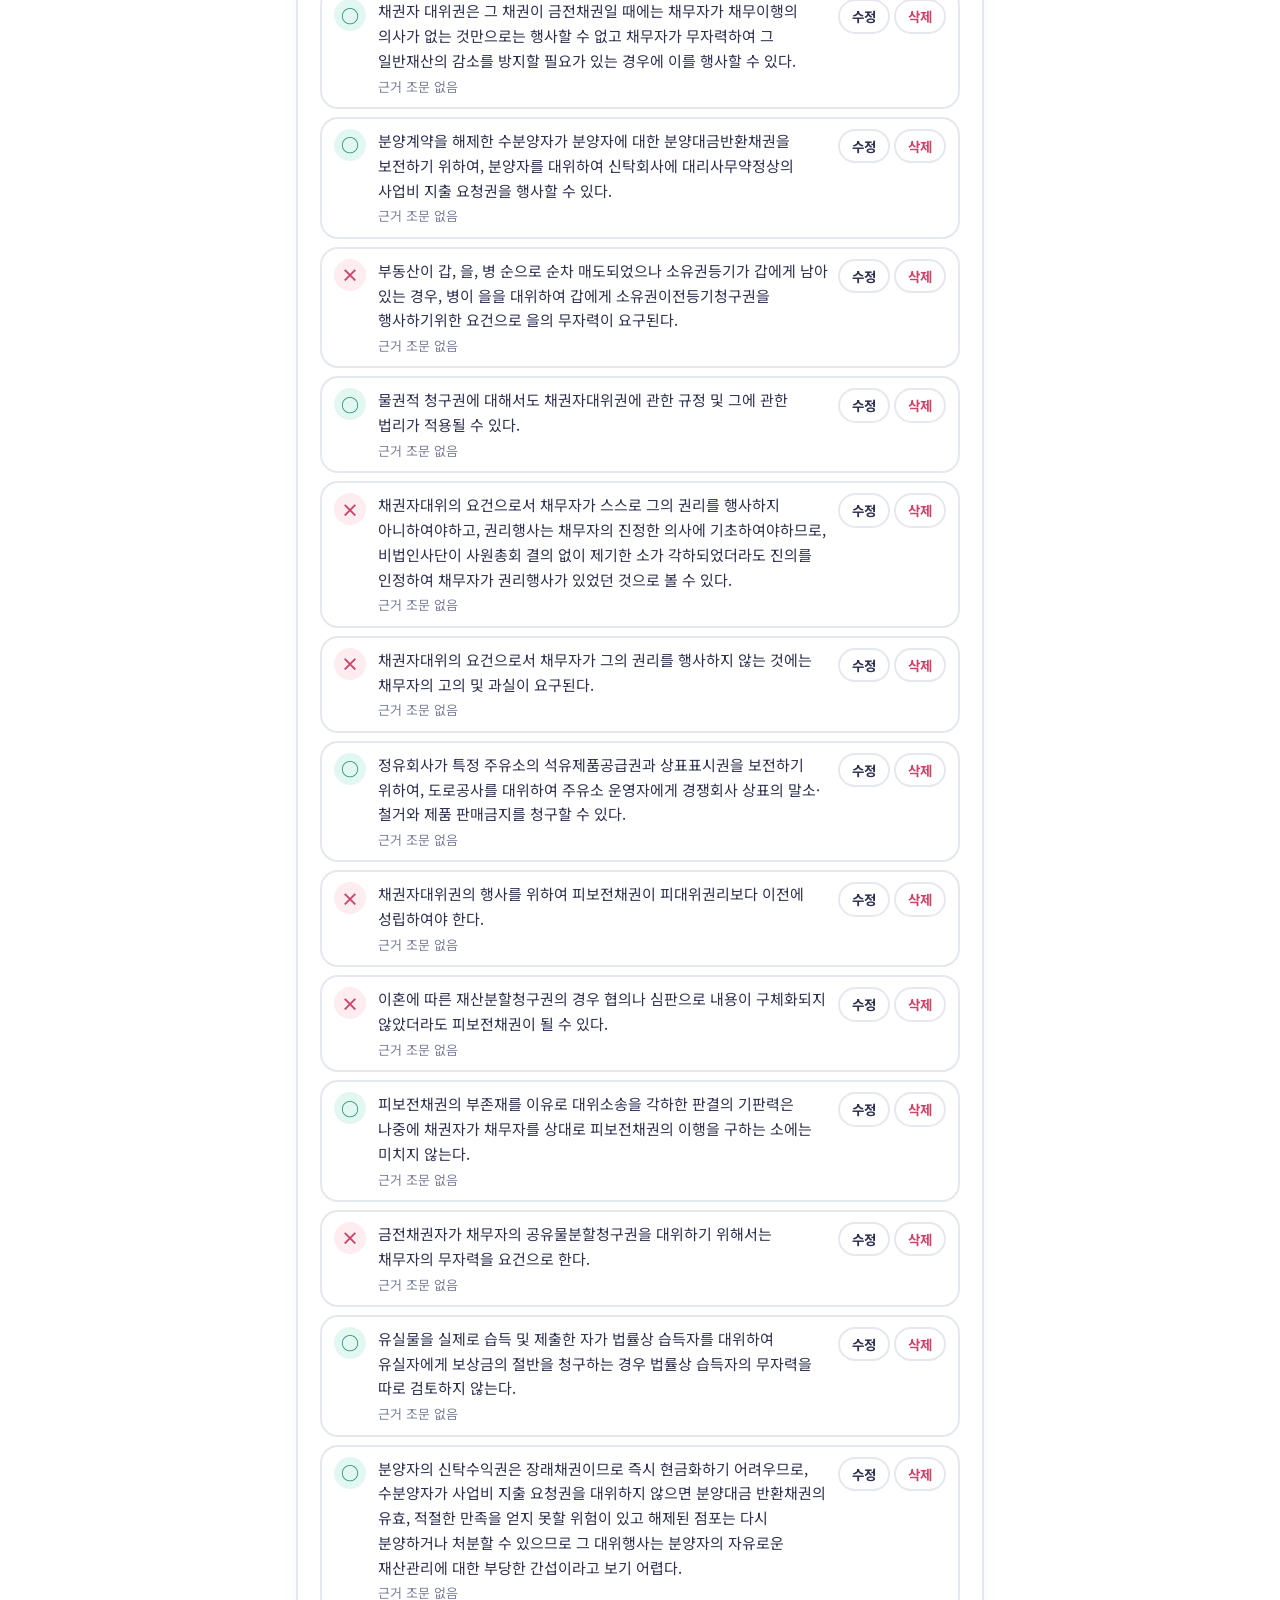
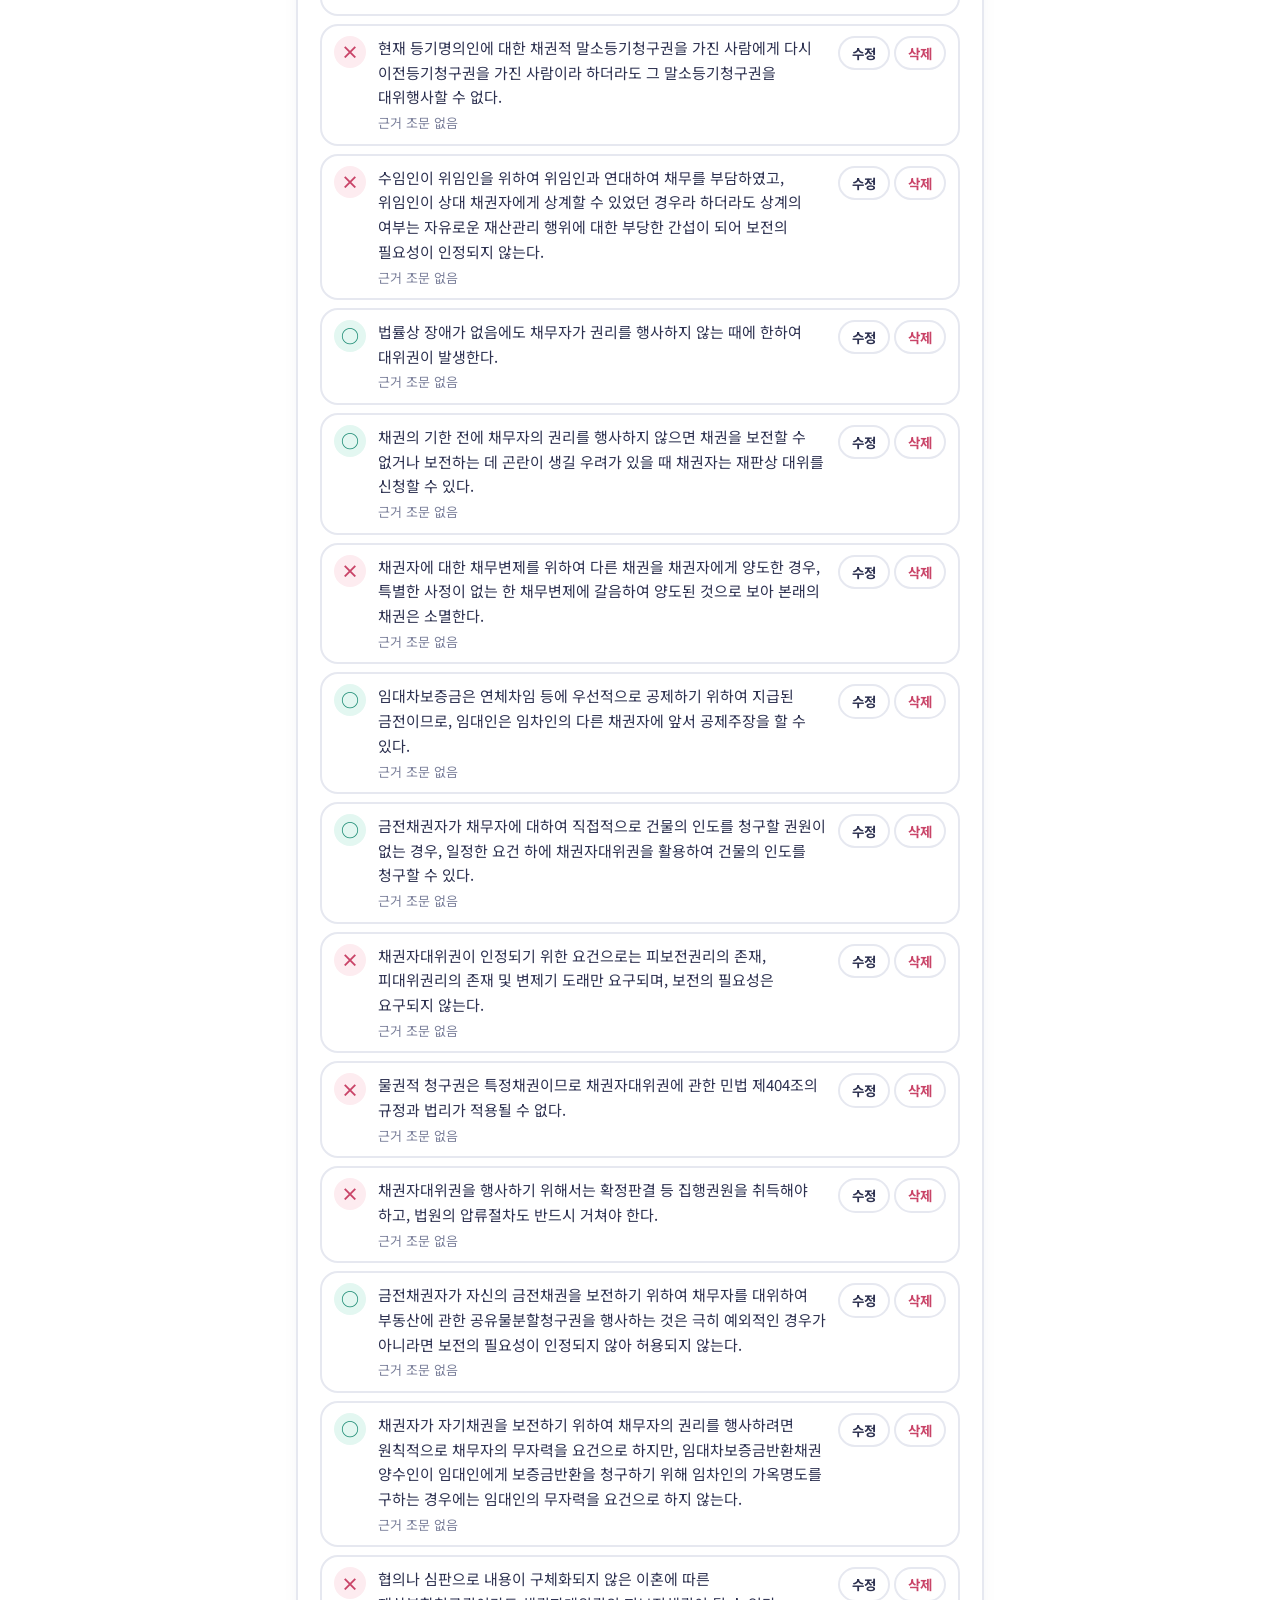
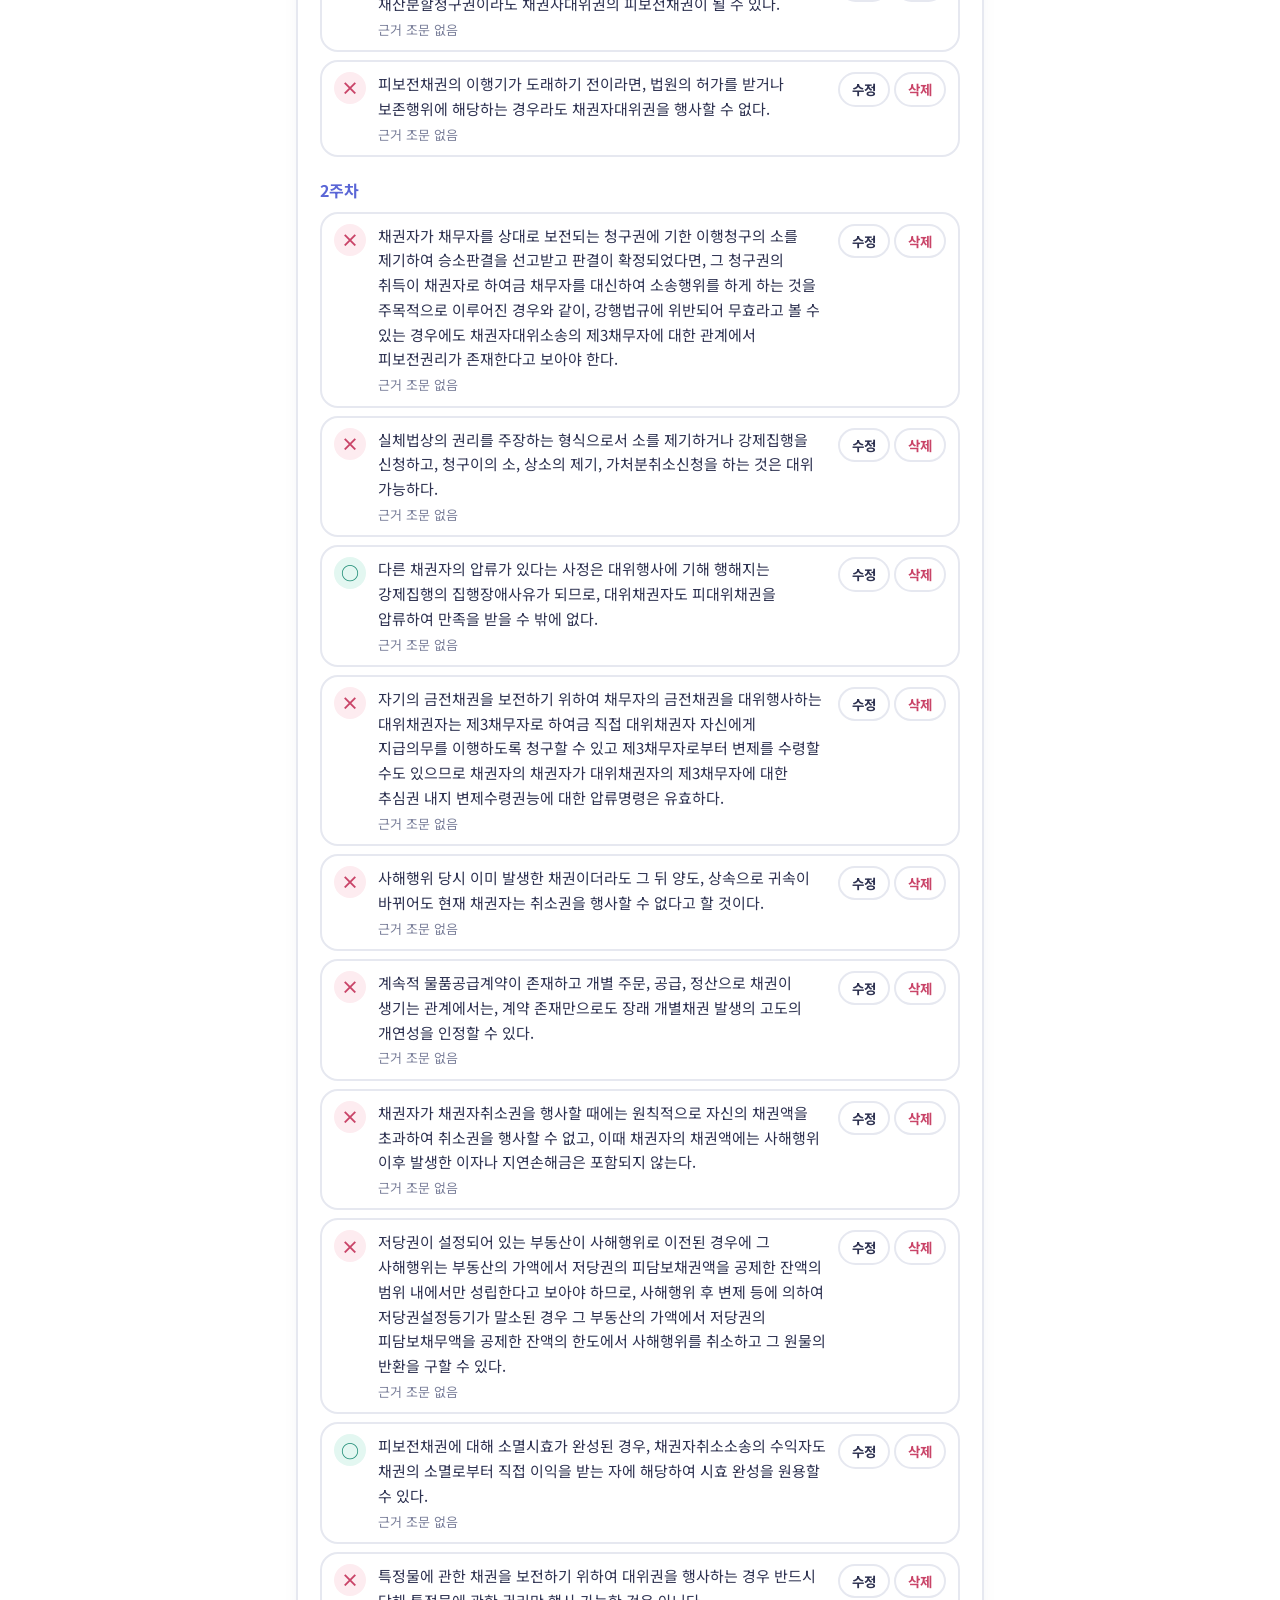
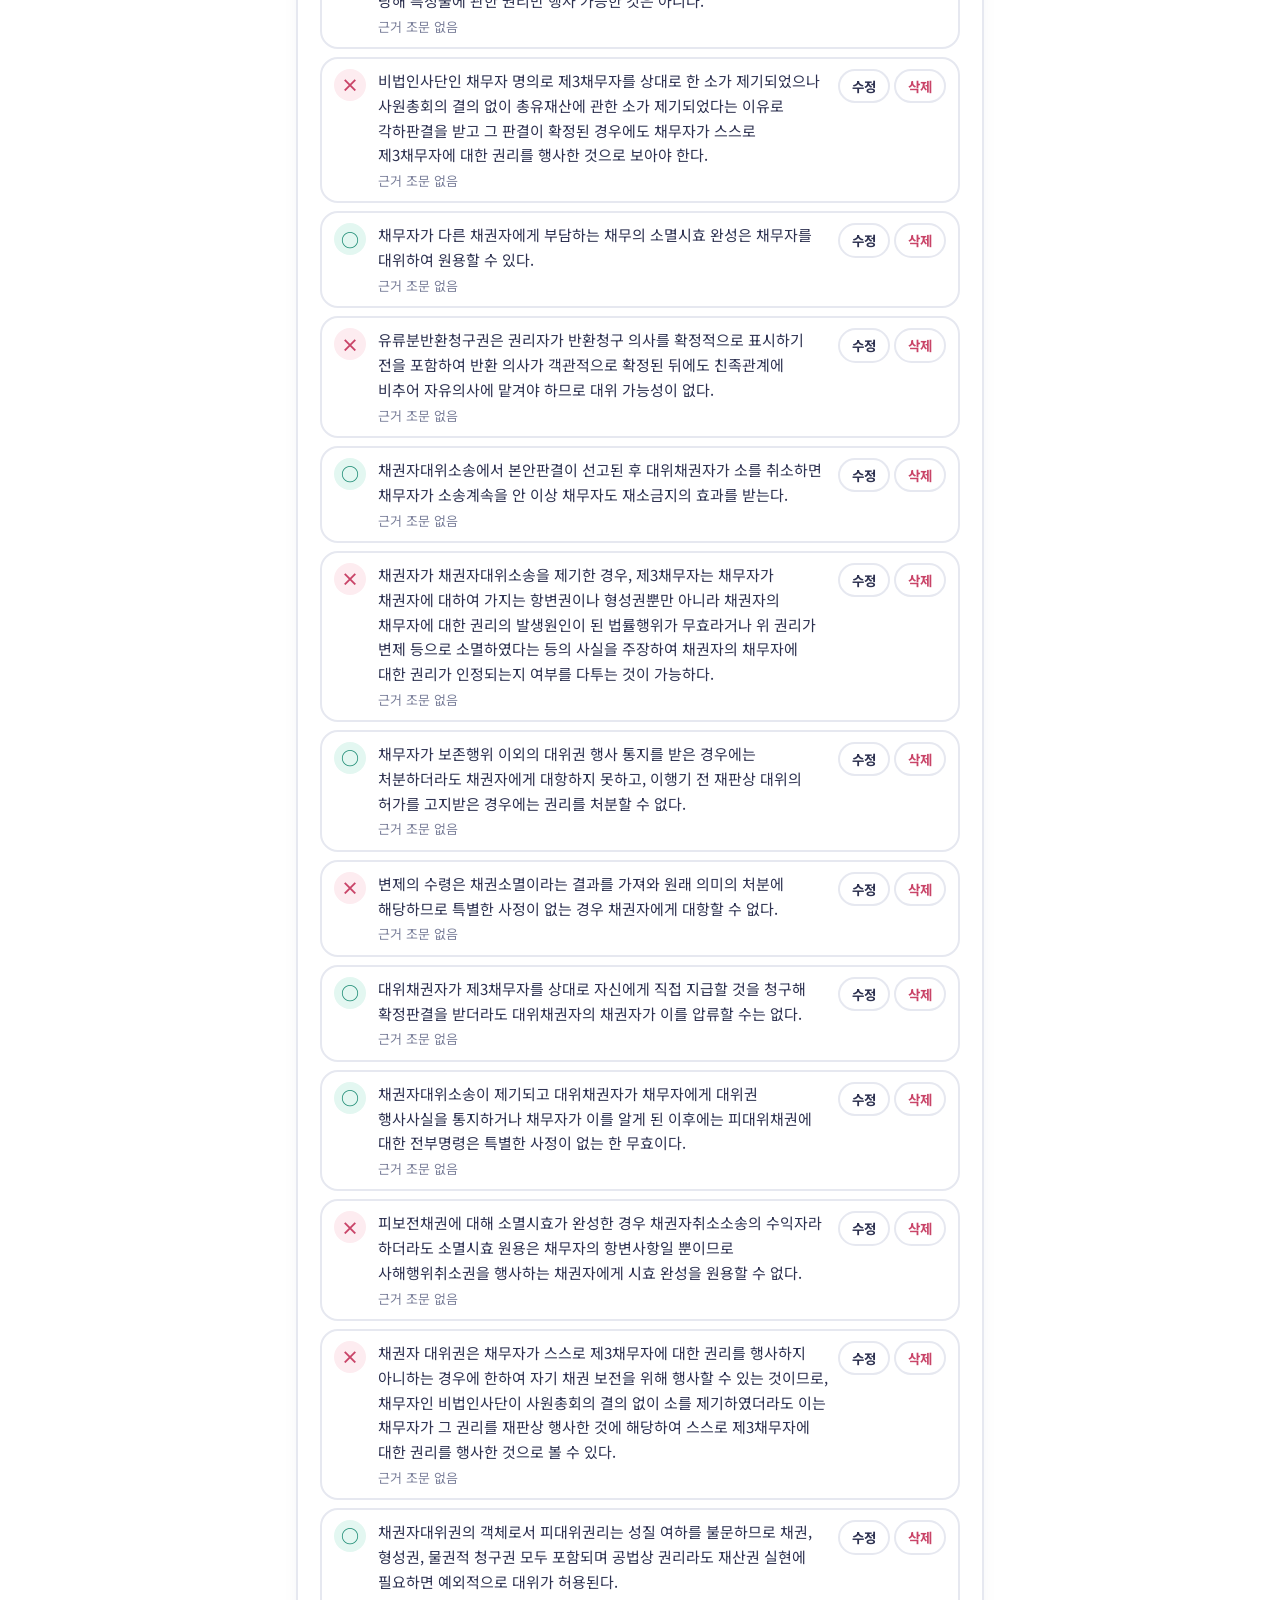
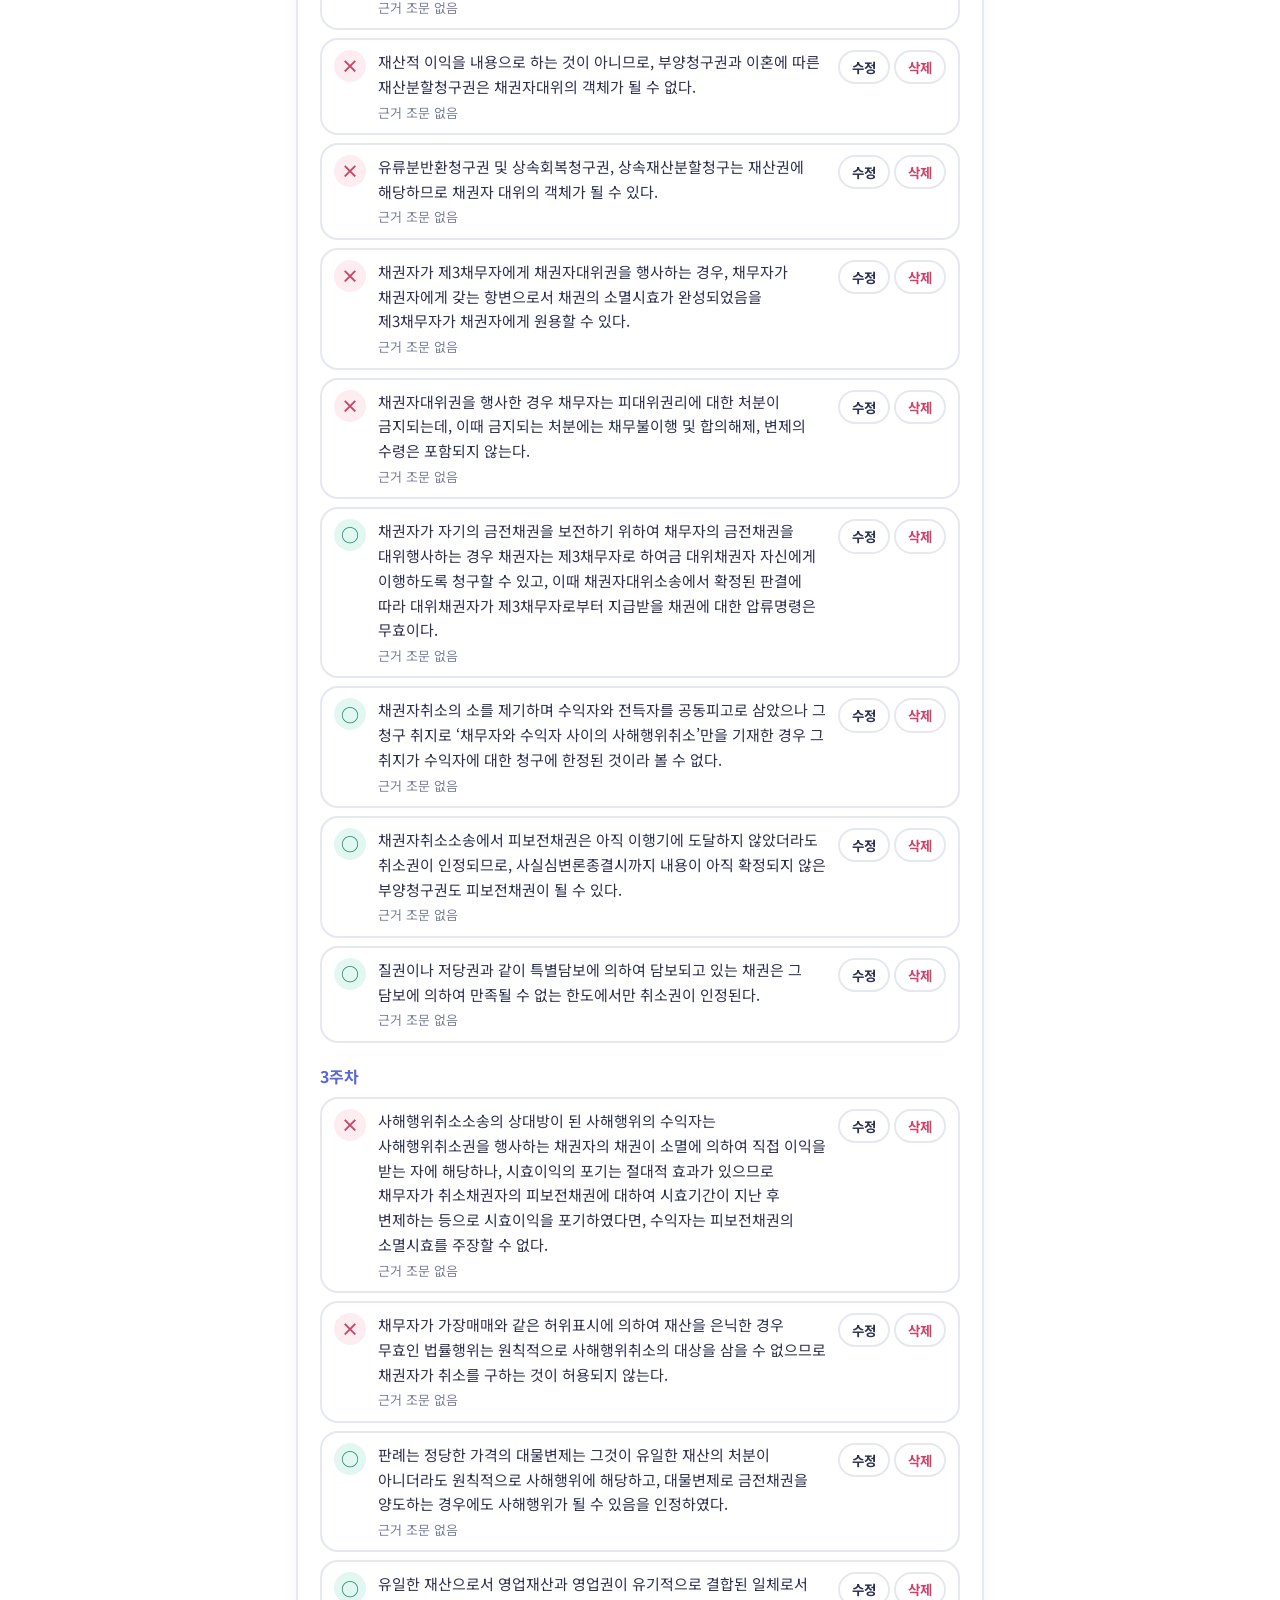
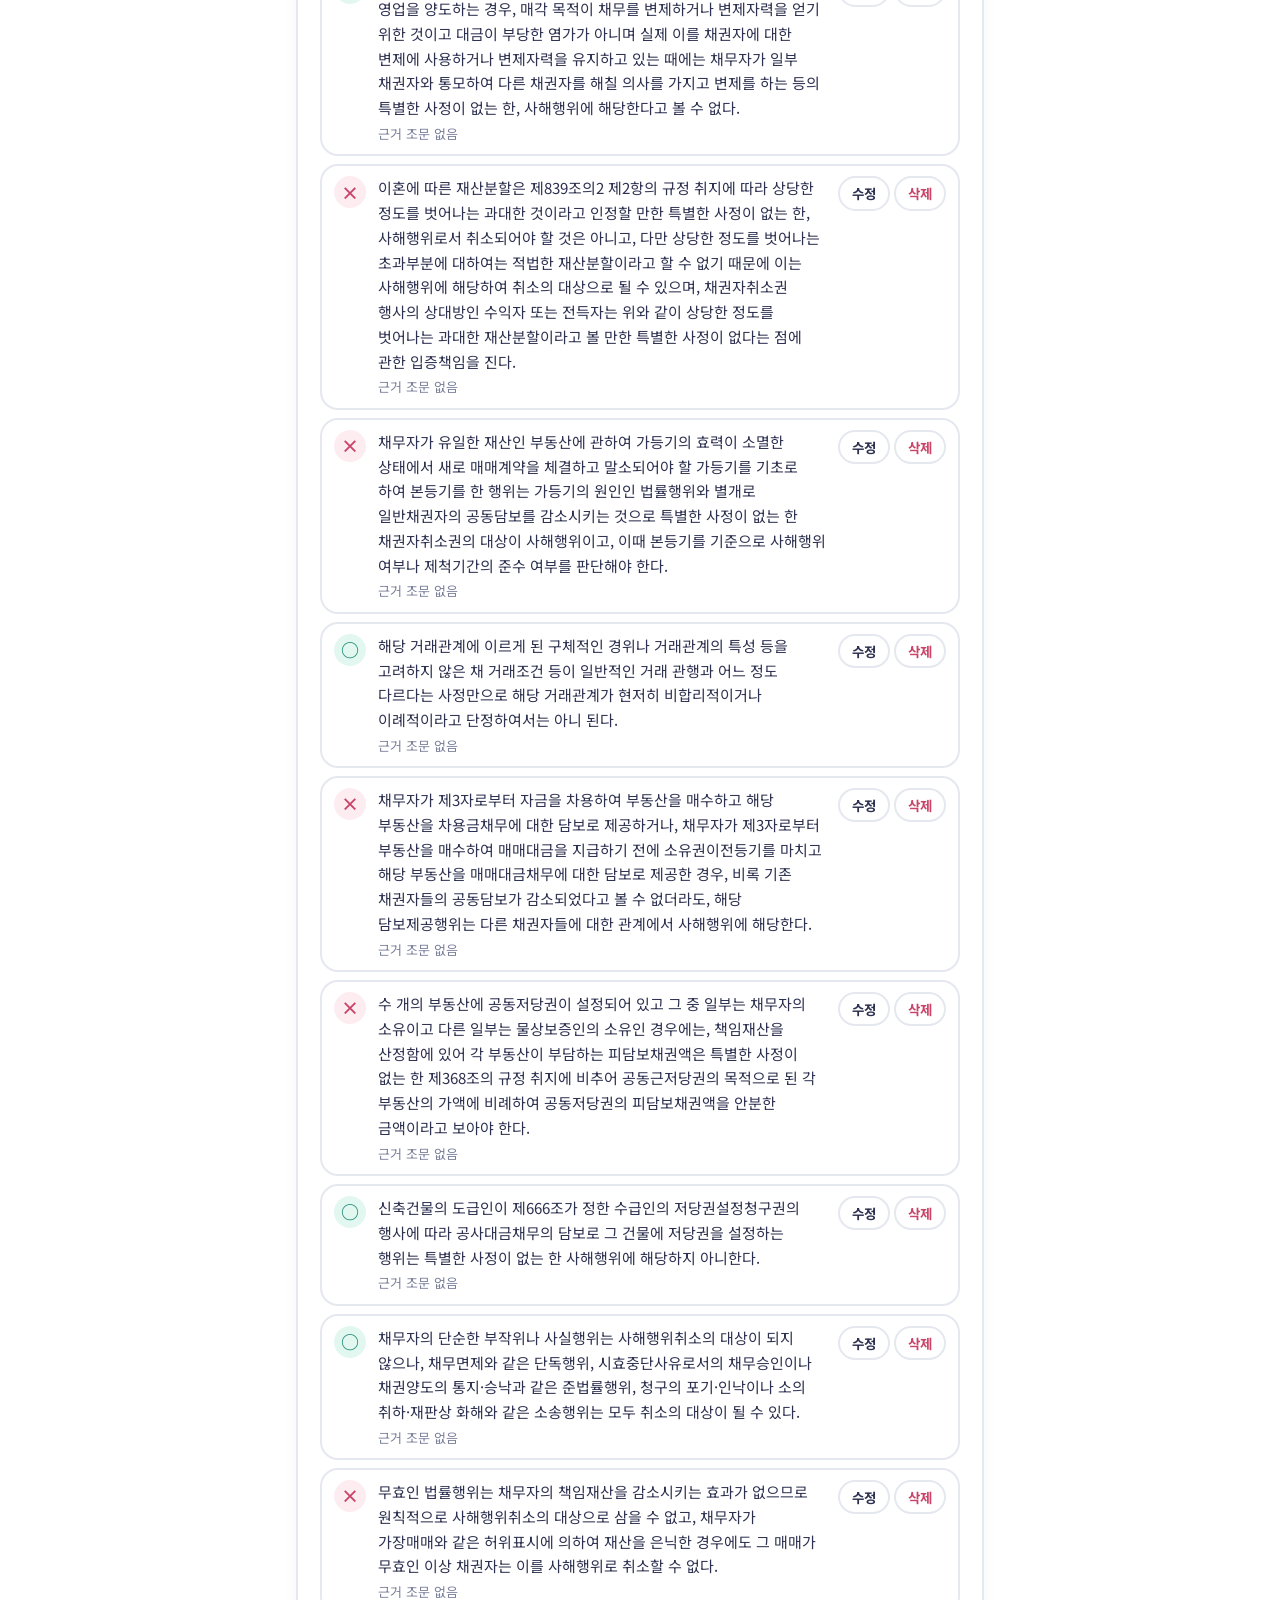
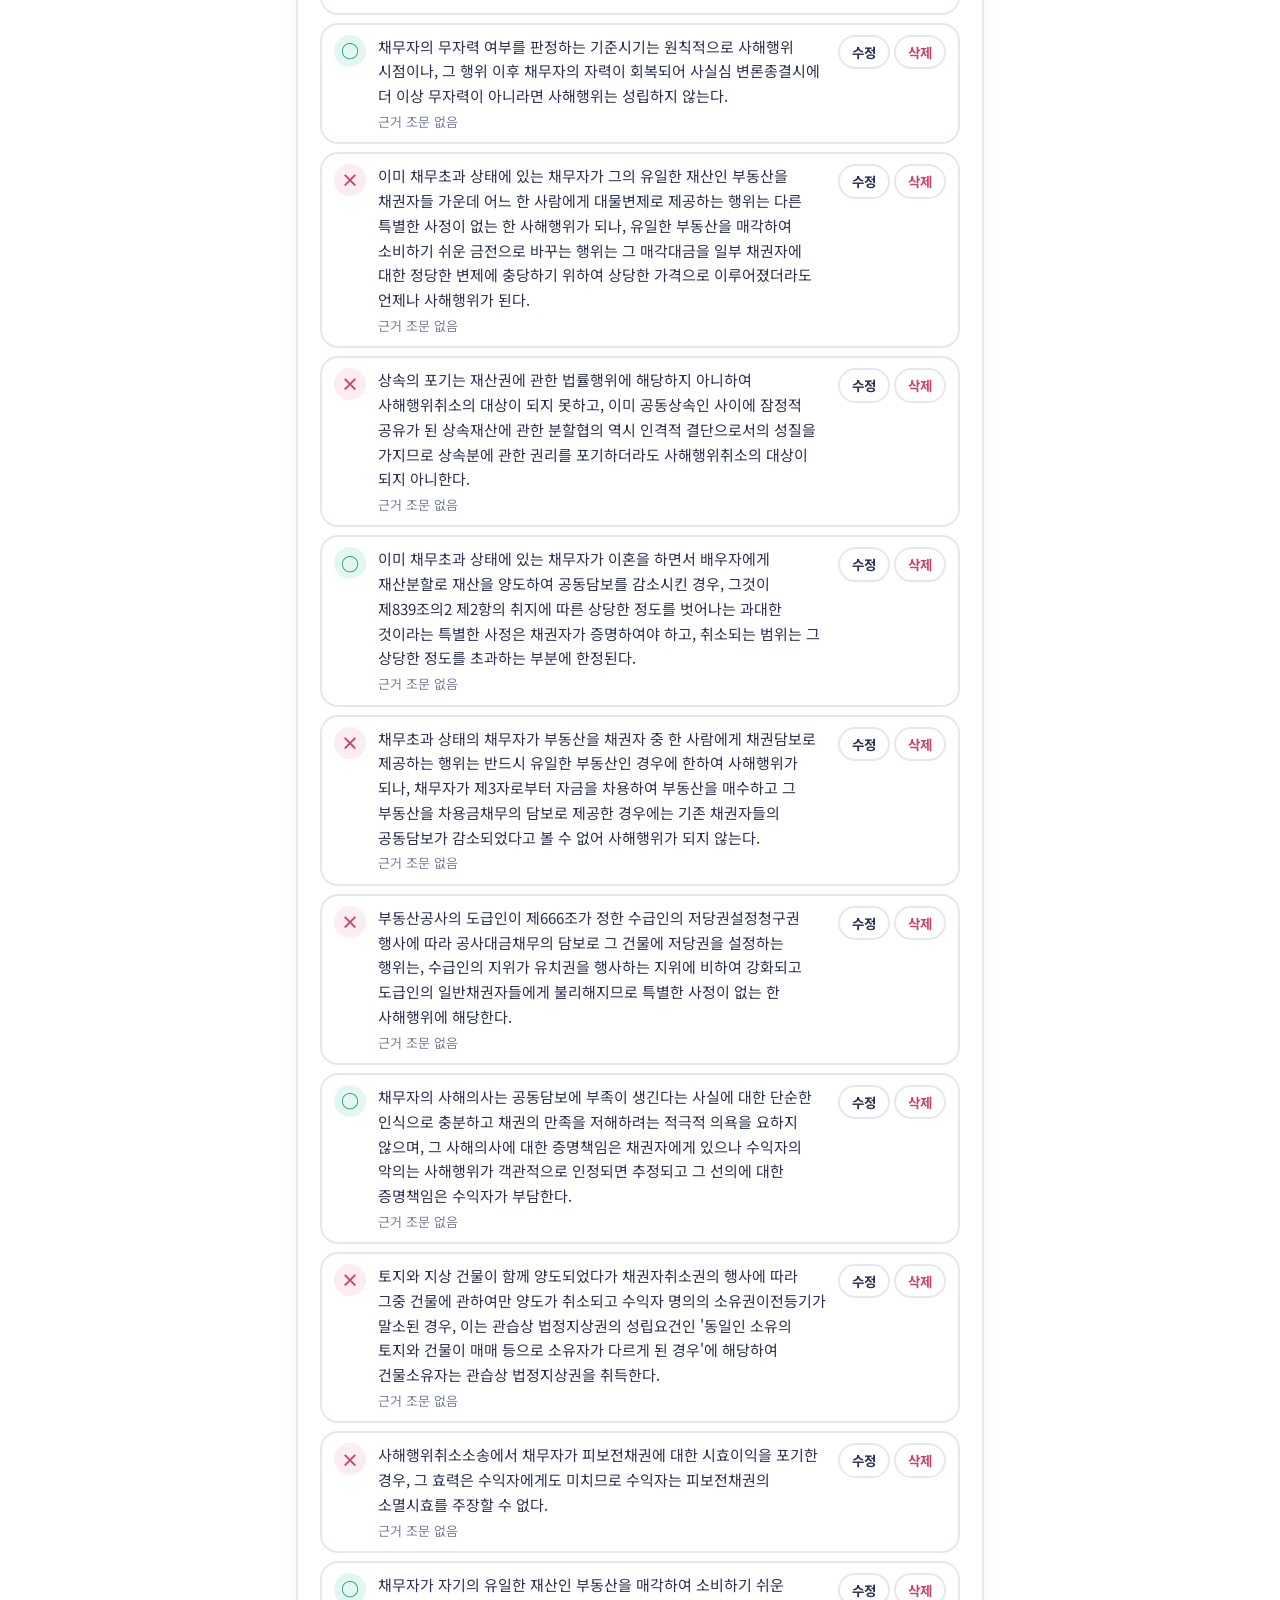
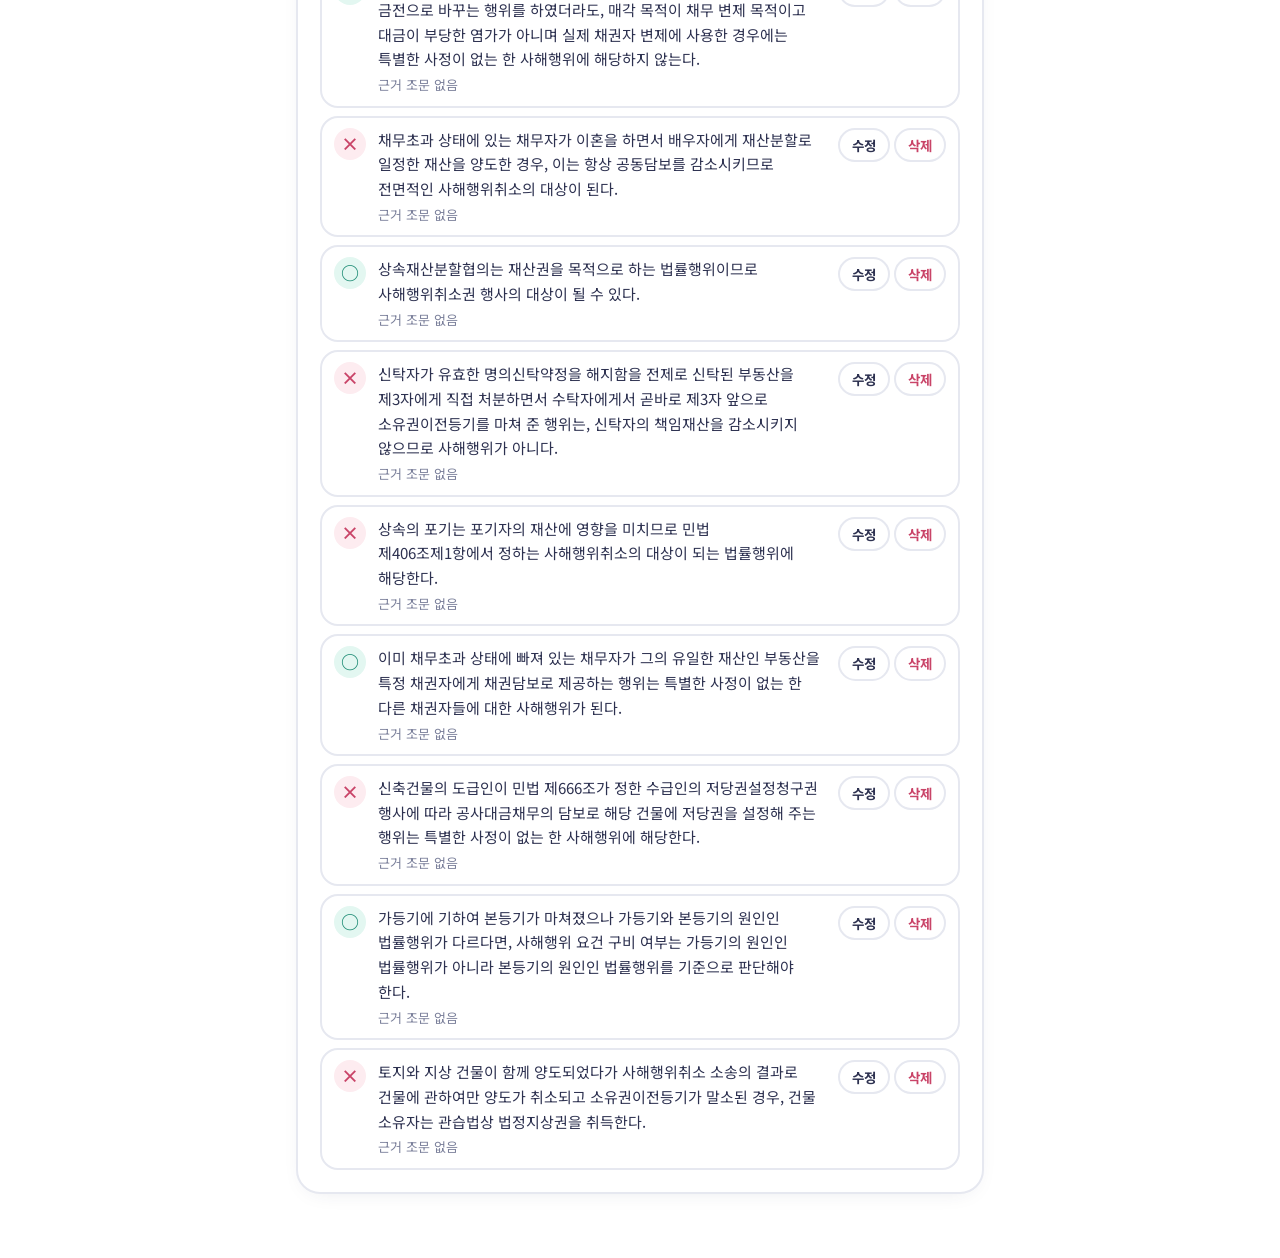
==== commit 20ce4b77: "Rename to 민법4 OX 퀴즈 and add a study document link on the home screen Co-Authored-By: Claude Opus 5.5" ====
--- a/docs/admin.html
+++ b/docs/admin.html
@@ -4,7 +4,7 @@
 <meta charset="utf-8">
 <meta name="viewport" content="width=device-width,initial-scale=1,viewport-fit=cover">
 <meta name="robots" content="noindex">
-<title>문제 관리 · 민법 OX</title>
+<title>문제 관리 · 민법4 OX 퀴즈</title>
 <link rel="icon" href="data:image/svg+xml,%3Csvg xmlns='http://www.w3.org/2000/svg' viewBox='0 0 64 64'%3E%3Crect width='64' height='64' rx='16' fill='%236B7BFF'/%3E%3Ctext x='32' y='42' font-size='26' text-anchor='middle' fill='white' font-family='sans-serif' font-weight='700'%3EOX%3C/text%3E%3C/svg%3E">
 <link rel="preconnect" href="https://fonts.googleapis.com">
 <link rel="preconnect" href="https://fonts.gstatic.com" crossorigin>
@@ -15,7 +15,7 @@
 <div id="root">
 <header class="top">
   <a class="brand" href="./">
-    <div><h1>문제 관리</h1><p>민법 OX · 관리자 전용</p></div>
+    <div><h1>문제 관리</h1><p>민법4 OX 퀴즈 · 관리자 전용</p></div>
   </a>
   <a class="btn" href="./">퀴즈로 가기</a>
 </header>
--- a/docs/style.css
+++ b/docs/style.css
@@ -1,30 +1,12 @@
 :root{
-  --bg:#EEF3FF;--bg-dot:#DCE4FB;--surface:#FFFFFF;--ink:#2D3150;--muted:#7A7F9A;--line:#E1E6F6;
-  --accent:#6B7BFF;--accent-deep:#4E5DE0;--accent-ink:#FFFFFF;--accent-soft:#ECEEFF;
-  --good:#1FB39B;--good-deep:#15907C;--good-soft:#DDF7F1;
-  --bad:#FF6F91;--bad-deep:#E04F73;--bad-soft:#FFE6EC;
-  --sun:#FFC94D;
+  --bg:#FFFFFF;--soft:#F6F7FB;--surface:#FFFFFF;--ink:#2D3150;--muted:#7A7F9A;--line:#E6E8F0;
+  --accent:#8C96F2;--accent-deep:#5A66D6;--accent-ink:#3C47B5;--accent-soft:#E9EBFF;--accent-mid:#D5DAFF;
+  --good:#7FD3BF;--good-deep:#1E8C75;--good-soft:#E3F7F1;--good-mid:#C4EEE2;
+  --bad:#F6A5B8;--bad-deep:#C94468;--bad-soft:#FDECF0;--bad-mid:#FAD2DC;
   --display:"Malgun Gothic","맑은 고딕","Apple SD Gothic Neo","Noto Sans KR",system-ui,sans-serif;
   --sans:"Malgun Gothic","맑은 고딕","Apple SD Gothic Neo","Noto Sans KR",system-ui,sans-serif;
-  --shadow:0 10px 30px -12px rgba(78,93,224,.25);
-}
-@media (prefers-color-scheme:dark){
-  :root:not([data-theme="light"]){
-    color-scheme:dark;
-    --bg:#171A2B;--bg-dot:#23284A;--surface:#22263A;--ink:#EEF0FF;--muted:#A3A8C6;--line:#343A5C;
-    --accent:#9AA5FF;--accent-deep:#7380F0;--accent-ink:#171A2B;--accent-soft:#2B3060;
-    --good:#4FD9BF;--good-deep:#2FAF98;--good-soft:#173B37;
-    --bad:#FF8FAA;--bad-deep:#E06A88;--bad-soft:#43202C;
-    --shadow:0 10px 30px -12px rgba(0,0,0,.6);
-  }
-}
-:root[data-theme="dark"]{
-  color-scheme:dark;
-  --bg:#171A2B;--bg-dot:#23284A;--surface:#22263A;--ink:#EEF0FF;--muted:#A3A8C6;--line:#343A5C;
-  --accent:#9AA5FF;--accent-deep:#7380F0;--accent-ink:#171A2B;--accent-soft:#2B3060;
-  --good:#4FD9BF;--good-deep:#2FAF98;--good-soft:#173B37;
-  --bad:#FF8FAA;--bad-deep:#E06A88;--bad-soft:#43202C;
-  --shadow:0 10px 30px -12px rgba(0,0,0,.6);
+  --shadow:0 6px 24px -14px rgba(45,49,80,.18);
+  color-scheme:light;
 }
 *{box-sizing:border-box}
 html{-webkit-text-size-adjust:100%}
@@ -52,8 +34,8 @@
 .seal::after{content:"";position:absolute;right:-3px;top:-2px;width:14px;height:14px;border-radius:50%;background:var(--sun);border:3px solid var(--bg)}
 .brand:hover .seal{animation:wobble .6s ease}
 .brand h1{margin:0;font-family:var(--display);font-size:28px;font-weight:700;line-height:1.1;letter-spacing:.01em}
-.brand h1 .o{color:var(--good)}
-.brand h1 .x{color:var(--bad)}
+.brand h1 .o{color:var(--good-deep)}
+.brand h1 .x{color:var(--bad-deep)}
 .brand p{margin:2px 0 0;color:var(--muted);font-size:13.5px}
 
 /* weeks */
@@ -66,7 +48,7 @@
 .wk:hover{transform:translateY(-2px)}
 .wk b{font-weight:700;font-family:var(--display);font-weight:700;font-size:16px}
 .wk small{font-size:12px;color:var(--muted);font-variant-numeric:tabular-nums}
-.wk.on{border-color:var(--accent);background:var(--accent);color:var(--accent-ink);box-shadow:0 4px 0 var(--accent-deep)}
+.wk.on{border-color:var(--accent-mid);background:var(--accent-soft);color:var(--accent-ink)}
 .wk.on small{color:inherit;opacity:.85}
 
 .weekhead{display:flex;align-items:center;justify-content:space-between;gap:10px;flex-wrap:wrap}
@@ -82,13 +64,14 @@
   transition:transform .15s;
 }
 .dot:hover{transform:translateY(-2px)}
-.dot.right{background:var(--good);border-color:var(--good);color:var(--surface)}
-.dot.wrong{background:var(--bad);border-color:var(--bad);color:var(--surface)}
-.dot.cur{border-color:var(--ink);transform:scale(1.1)}
+.dot.right{background:var(--good-soft);border-color:var(--good);color:var(--good-deep)}
+.dot.wrong{background:var(--bad-soft);border-color:var(--bad);color:var(--bad-deep)}
+.dot.cur{border-color:var(--accent-deep);color:var(--accent-ink);box-shadow:0 0 0 2px var(--accent-soft)}
+.gap{align-self:center;color:var(--muted);font-size:14px;padding:0 2px;letter-spacing:.1em}
 
 /* question card */
 .card{
-  background:var(--surface);border:2px solid var(--line);border-radius:28px;padding:26px;
+  background:var(--surface);border:2px solid var(--line);border-radius:24px;padding:26px;
   display:flex;flex-direction:column;gap:22px;box-shadow:var(--shadow);
 }
 .qmeta{font-weight:700;
@@ -102,18 +85,18 @@
   border:0;border-radius:24px;padding:16px 0 12px;display:flex;flex-direction:column;align-items:center;gap:2px;
   transition:transform .12s,box-shadow .12s,opacity .2s,filter .2s;
 }
-#btnO{background:var(--good-soft);color:var(--good-deep);box-shadow:0 6px 0 var(--good)}
-#btnX{background:var(--bad-soft);color:var(--bad-deep);box-shadow:0 6px 0 var(--bad)}
+#btnO{background:var(--good-soft);color:var(--good-deep);border:2px solid var(--good-mid)}
+#btnX{background:var(--bad-soft);color:var(--bad-deep);border:2px solid var(--bad-mid)}
 .oxbtn .g{font-family:var(--display);font-size:56px;font-weight:400;line-height:1}
 .oxbtn .l{font-weight:700;font-family:var(--display);font-size:15px}
 .oxbtn:hover:not(:disabled){transform:translateY(-3px)}
-#btnO:hover:not(:disabled){box-shadow:0 9px 0 var(--good)}
-#btnX:hover:not(:disabled){box-shadow:0 9px 0 var(--bad)}
-.oxbtn:active:not(:disabled){transform:translateY(5px)!important;box-shadow:0 1px 0 var(--line)!important}
+#btnO:hover:not(:disabled){border-color:var(--good)}
+#btnX:hover:not(:disabled){border-color:var(--bad)}
+.oxbtn:active:not(:disabled){transform:scale(.97)!important}
 .oxbtn:disabled{cursor:default}
 .oxbtn.dim{opacity:.35;filter:grayscale(.6)}
-#btnO.answer,#btnX.answer{background:var(--good);color:var(--surface);box-shadow:0 6px 0 var(--good-deep);animation:pop .45s cubic-bezier(.3,1.6,.5,1)}
-#btnO.miss,#btnX.miss{background:var(--bad);color:var(--surface);box-shadow:0 6px 0 var(--bad-deep);animation:shake .4s}
+#btnO.answer,#btnX.answer{background:var(--good-mid);color:var(--good-deep);border-color:var(--good);animation:pop .45s cubic-bezier(.3,1.6,.5,1)}
+#btnO.miss,#btnX.miss{background:var(--bad-mid);color:var(--bad-deep);border-color:var(--bad);animation:shake .4s}
 
 /* result */
 .result{border-top:2px dashed var(--line);padding-top:18px;display:flex;flex-direction:column;gap:14px;animation:rise .3s ease-out}
@@ -123,7 +106,7 @@
 .verdict.good .chip{background:var(--good);animation:pop .45s cubic-bezier(.3,1.6,.5,1)}
 .verdict.bad{color:var(--bad-deep)}
 .verdict.bad .chip{background:var(--bad)}
-.expl{background:var(--bg);border-radius:18px;padding:14px 16px}
+.expl{background:var(--soft);border-radius:18px;padding:14px 16px}
 .expl h3{margin:0 0 6px;display:flex;align-items:center;gap:8px;font-family:var(--display);font-weight:700;font-size:15px;color:var(--accent-deep)}
 .expl p{margin:0;white-space:pre-wrap;word-break:keep-all;overflow-wrap:anywhere}
 .basis{margin-top:10px!important;display:inline-block;font-size:13.5px;font-weight:700;color:var(--accent-deep);background:var(--surface);border:2px solid var(--accent-soft);padding:2px 12px;border-radius:999px}
@@ -138,11 +121,12 @@
 }
 .btn:hover:not(:disabled){transform:translateY(-2px)}
 .btn:disabled{opacity:.4;cursor:default}
-.btn.primary{background:var(--accent);border-color:var(--accent);color:var(--accent-ink);box-shadow:0 4px 0 var(--accent-deep)}
-.btn.primary:active:not(:disabled){transform:translateY(3px);box-shadow:0 1px 0 var(--accent-deep)}
+.btn.primary{background:var(--accent-soft);border-color:var(--accent-mid);color:var(--accent-ink)}
+.btn.primary:hover:not(:disabled){background:var(--accent-mid)}
+.btn.primary:active:not(:disabled){transform:scale(.97)}
 .btn.ghost{border-color:transparent;background:none;color:var(--muted)}
 .btn.danger{color:var(--bad-deep)}
-.btn.danger.armed{background:var(--bad);border-color:var(--bad);color:var(--surface)}
+.btn.danger.armed{background:var(--bad-mid);border-color:var(--bad);color:var(--bad-deep)}
 .empty{font-weight:700;background:var(--surface);border:2px dashed var(--line);border-radius:28px;padding:36px 20px;text-align:center;color:var(--muted);margin:0;font-family:var(--display);font-size:17px}
 .hint{font-size:13px;color:var(--muted);margin:0;text-align:center}
 .hint kbd{font-weight:700;font-family:var(--display);border:2px solid var(--line);border-bottom-width:3px;border-radius:6px;padding:0 6px;font-size:12px;background:var(--surface)}
@@ -150,10 +134,10 @@
 /* admin */
 .panel{background:var(--surface);border:2px solid var(--line);border-radius:24px;padding:22px;display:flex;flex-direction:column;gap:14px;box-shadow:var(--shadow)}
 .panel h2{margin:0;font-family:var(--display);font-weight:700;font-size:20px}
-.note{margin:0;font-size:14px;color:var(--muted);background:var(--bg);border-radius:14px;padding:10px 14px}
+.note{margin:0;font-size:14px;color:var(--muted);background:var(--soft);border-radius:14px;padding:10px 14px}
 .field{font-weight:700;display:flex;flex-direction:column;gap:4px;font-family:var(--display);font-size:14px;color:var(--muted)}
 .field input,.field textarea{
-  font-family:var(--sans);font-size:16px;color:var(--ink);background:var(--bg);
+  font-family:var(--sans);font-size:16px;color:var(--ink);background:var(--soft);
   border:2px solid var(--line);border-radius:14px;padding:9px 12px;width:100%;resize:vertical;
   transition:border-color .15s;
 }
@@ -182,10 +166,11 @@
 .item .acts .btn{padding:4px 12px;font-size:13.5px}
 .savebar{
   position:sticky;bottom:calc(12px + env(safe-area-inset-bottom,0px));display:flex;align-items:center;gap:8px;flex-wrap:wrap;
-  background:var(--ink);color:var(--bg);border-radius:20px;padding:10px 12px 10px 18px;box-shadow:var(--shadow)
+  background:var(--accent-soft);color:var(--ink);border:2px solid var(--accent-mid);border-radius:20px;padding:10px 12px 10px 18px;box-shadow:var(--shadow)
 }
 .savebar span{flex:1;min-width:160px;font-size:14.5px}
-.savebar .btn.ghost{color:var(--bg);opacity:.8}
+.savebar .btn.ghost{color:var(--muted)}
+.savebar .btn.primary{background:var(--surface)}
 .msg{font-size:14px;border-radius:14px;padding:10px 14px;margin:0;background:var(--accent-soft);color:var(--ink)}
 .msg.err{background:var(--bad-soft)}
 .status{font-size:14px;color:var(--muted)}
@@ -211,7 +196,54 @@
   .item .acts{grid-column:2}
 }
 @media (prefers-reduced-motion:reduce){*{transition:none!important;animation:none!important}}
-.ans-chip{font-size:13px;font-weight:700;padding:1px 10px;border-radius:999px;color:var(--surface)}
-.ans-chip.O{background:var(--good)}
-.ans-chip.X{background:var(--bad)}
+.ans-chip{font-size:13px;font-weight:700;padding:1px 10px;border-radius:999px}
+.ans-chip.O{background:var(--good-mid);color:var(--good-deep)}
+.ans-chip.X{background:var(--bad-mid);color:var(--bad-deep)}
 .brand h1{font-size:26px}
+
+/* per-week pastel colors */
+.c0{--c-bg:#E3F7F1;--c-bd:#C4EEE2;--c-ink:#1E8C75}
+.c1{--c-bg:#FDECF0;--c-bd:#FAD2DC;--c-ink:#C94468}
+.c2{--c-bg:#E9EBFF;--c-bd:#D5DAFF;--c-ink:#3C47B5}
+.c3{--c-bg:#FFEFE3;--c-bd:#FFD9BF;--c-ink:#B25A1E}
+.c4{--c-bg:#E3F2FD;--c-bd:#C3E2F8;--c-ink:#2A6FA8}
+.c5{--c-bg:#FFF8DC;--c-bd:#F7E6A0;--c-ink:#86680C}
+.wk[class*=" c"]{background:var(--surface);border-color:var(--c-bd);color:var(--c-ink)}
+.wk[class*=" c"].on{background:var(--c-bg);border-color:var(--c-ink)}
+
+/* home */
+.tagline{margin:4px 0 0!important;font-size:12.5px!important;color:var(--muted)}
+#quizView:not([hidden]){display:flex;flex-direction:column;gap:16px}
+.home{display:flex;flex-direction:column;gap:14px}
+.home-title{margin:0;font-size:17px;font-weight:700;color:var(--muted)}
+.wgrid{display:grid;grid-template-columns:repeat(auto-fill,minmax(150px,1fr));gap:12px}
+.wcard{
+  display:flex;flex-direction:column;align-items:flex-start;gap:6px;text-align:left;
+  background:var(--c-bg);border:2px solid var(--c-bd);color:var(--c-ink);
+  border-radius:22px;padding:18px;text-decoration:none;transition:transform .15s,border-color .15s;
+}
+.wcard:hover{transform:translateY(-3px);border-color:var(--c-ink)}
+.wcard b{font-size:22px;font-weight:700}
+.wcard span{font-size:13.5px;color:var(--ink);opacity:.75;font-variant-numeric:tabular-nums}
+.wcard .bar{align-self:stretch;height:6px;border-radius:99px;background:var(--surface);overflow:hidden;margin-top:4px}
+.wcard .bar i{display:block;height:100%;background:var(--c-ink);opacity:.55;border-radius:99px}
+.wgrid .empty{grid-column:1/-1}
+.quiztop{display:flex;align-items:center;gap:8px}
+.quiztop .weeks{flex:1;min-width:0}
+.btn.back{flex:0 0 auto;padding:6px 14px;font-size:14px}
+.wk{text-decoration:none;color:var(--ink)}
+.brand:hover h1{opacity:.85}
+
+/* study link */
+.studylink{
+  display:flex;align-items:center;gap:14px;text-decoration:none;color:var(--ink);
+  background:var(--soft);border:2px solid var(--line);border-radius:22px;padding:16px 18px;
+  transition:transform .15s,border-color .15s;
+}
+.studylink:hover{transform:translateY(-2px);border-color:var(--accent-mid)}
+.sl-icon{font-size:26px;line-height:1}
+.sl-text{flex:1;display:flex;flex-direction:column;line-height:1.35}
+.sl-text b{font-size:17px}
+.sl-text small{font-size:13px;color:var(--muted)}
+.sl-arrow{font-size:18px;color:var(--accent-deep)}
+.home-title{margin-top:10px!important;color:var(--ink)!important}
